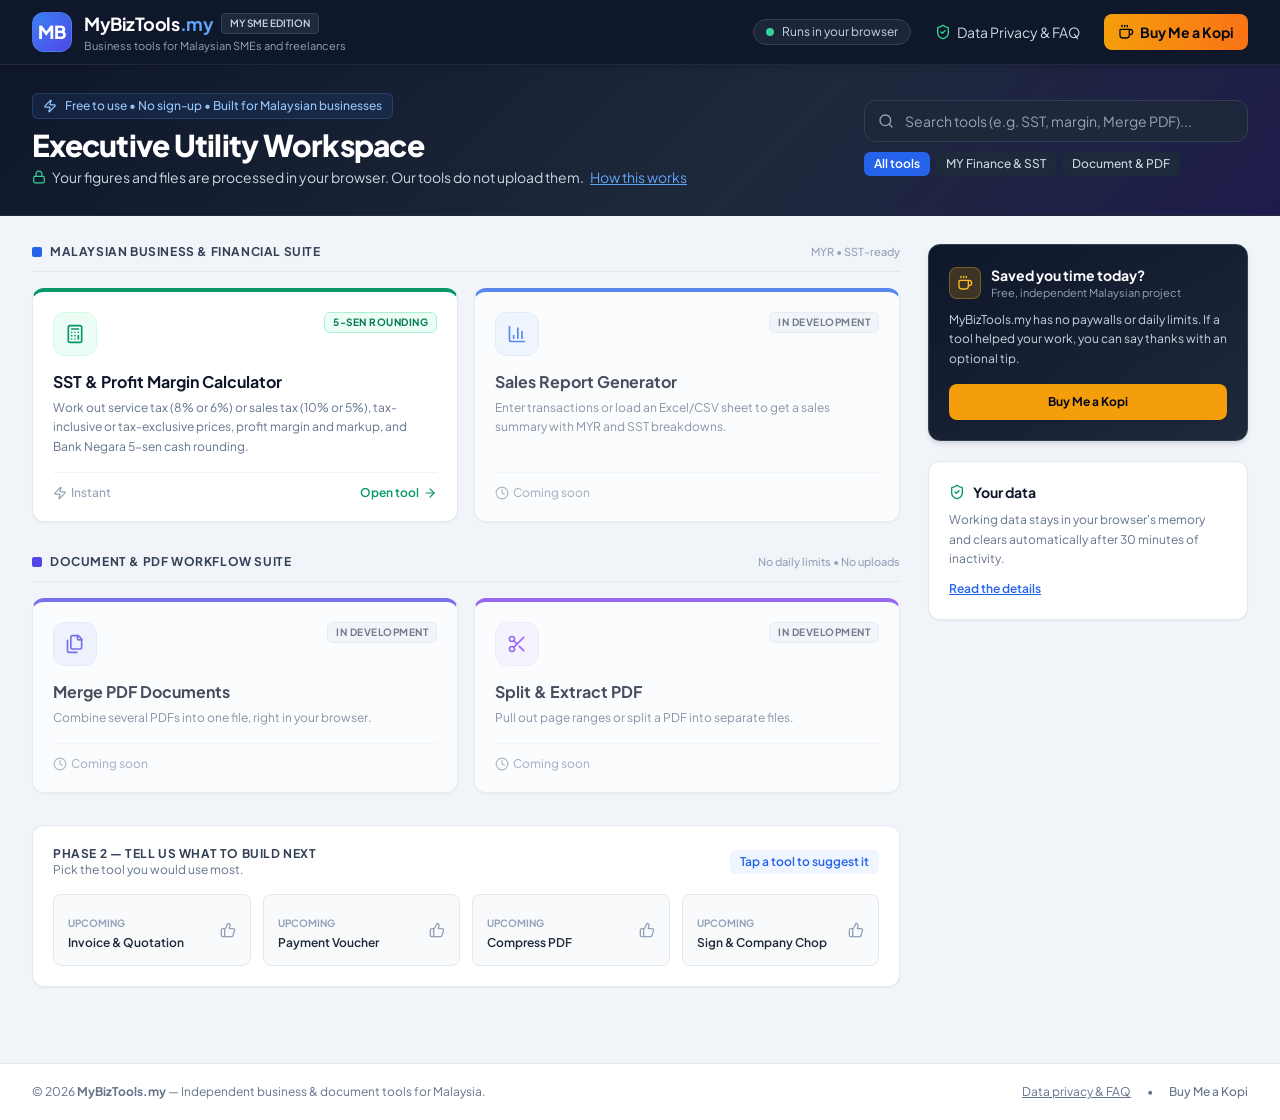
==== index.html @ fb6195a3 "First upload additional files. Fix: honest copy, self-hosted assets, 404/robots/sitemap" ====
<!DOCTYPE html>
<html lang="en">
<head>
  <meta charset="UTF-8" />
  <meta name="viewport" content="width=device-width, initial-scale=1.0" />
  <title>MyBizTools.my | Free Malaysian Business Tools</title>
  <meta name="description" content="Free Malaysia-focused business tools: SST and profit margin calculator with 5-sen cash rounding. More SME and PDF tools in development. Everything runs in your browser." />
  <meta name="theme-color" content="#0f172a" />
  <link rel="canonical" href="https://mybiztools.chrisquek.my/" />
  <meta property="og:type" content="website" />
  <meta property="og:url" content="https://mybiztools.chrisquek.my/" />
  <meta property="og:title" content="MyBizTools.my | Free Malaysian Business Tools" />
  <meta property="og:description" content="Free SST and profit margin calculator with 5-sen cash rounding. Runs in your browser." />
  <link rel="icon" href="data:image/svg+xml,%3Csvg xmlns='http://www.w3.org/2000/svg' viewBox='0 0 32 32'%3E%3Crect width='32' height='32' rx='8' fill='%232563eb'/%3E%3Ctext x='16' y='22' font-family='Arial' font-size='15' font-weight='800' fill='white' text-anchor='middle'%3EMB%3C/text%3E%3C/svg%3E" />
  <link rel="stylesheet" href="styles.css" />
  <noscript><style>.js-only{display:none}</style></noscript>
</head>
<body class="bg-[#f1f5f9] text-slate-800 min-h-screen flex flex-col">

  <a href="#main" class="sr-only focus:not-sr-only focus:absolute focus:z-50 focus:bg-white focus:text-slate-900 focus:px-3 focus:py-2 focus:rounded">Skip to main content</a>

  <!-- TOP COMMAND BAR -->
  <header class="bg-slate-900 text-white border-b border-slate-800 sticky top-0 z-30 shadow-md">
    <div class="max-w-7xl mx-auto px-4 sm:px-6 lg:px-8 h-16 flex items-center justify-between">
      <a href="./" data-action="go-home" class="flex items-center space-x-3" aria-label="MyBizTools.my home">
        <div class="w-10 h-10 rounded-xl bg-gradient-to-br from-blue-500 to-indigo-600 flex items-center justify-center text-white font-extrabold text-lg shadow-inner border border-blue-400/30" aria-hidden="true">MB</div>
        <div>
          <div class="flex items-center space-x-2">
            <span class="font-bold text-lg tracking-tight text-white">MyBizTools<span class="text-blue-400">.my</span></span>
            <span class="hidden sm:inline-flex items-center px-2 py-0.5 rounded text-[10px] font-semibold bg-slate-800 text-slate-300 border border-slate-700">MY SME EDITION</span>
          </div>
          <p class="text-[11px] text-slate-400 hidden sm:block">Business tools for Malaysian SMEs and freelancers</p>
        </div>
      </a>

      <div class="flex items-center space-x-2 sm:space-x-3">
        <div class="hidden lg:flex items-center space-x-2 px-3 py-1 rounded-full bg-slate-800/90 border border-slate-700 text-xs text-slate-300">
          <span class="w-2 h-2 rounded-full bg-emerald-400 animate-pulse" aria-hidden="true"></span>
          <span>Runs in your browser</span>
        </div>

        <button type="button" data-action="open-modal" data-modal="securityModal"
          class="text-xs sm:text-sm text-slate-300 hover:text-white px-3 py-2 rounded-lg hover:bg-slate-800 transition flex items-center space-x-1.5" aria-label="Data privacy and FAQ">
          <i data-lucide="shield-check" class="w-4 h-4 text-emerald-400" aria-hidden="true"></i>
          <span class="hidden md:inline">Data Privacy &amp; FAQ</span>
        </button>

        <button type="button" data-action="open-modal" data-modal="kopiModal"
          class="bg-gradient-to-r from-amber-500 to-orange-500 hover:from-amber-400 hover:to-orange-400 text-slate-950 text-xs sm:text-sm font-bold px-3.5 py-2 rounded-lg shadow-sm transition flex items-center space-x-1.5">
          <i data-lucide="coffee" class="w-4 h-4" aria-hidden="true"></i>
          <span>Buy Me a Kopi</span>
        </button>
      </div>
    </div>
  </header>

  <!-- HERO & SEARCH -->
  <section class="hero-gradient text-white border-b border-slate-800" aria-label="Search tools">
    <div class="max-w-7xl mx-auto px-4 sm:px-6 lg:px-8 py-7">
      <div class="flex flex-col lg:flex-row lg:items-center lg:justify-between gap-6">
        <div>
          <div class="inline-flex items-center space-x-2 px-2.5 py-1 rounded-md bg-blue-500/10 border border-blue-400/20 text-blue-300 text-xs font-medium mb-2">
            <i data-lucide="zap" class="w-3.5 h-3.5" aria-hidden="true"></i>
            <span>Free to use • No sign-up • Built for Malaysian businesses</span>
          </div>
          <h1 class="text-2xl sm:text-3xl font-extrabold tracking-tight text-white">Executive Utility Workspace</h1>
          <p class="text-xs sm:text-sm text-slate-300 mt-1 flex items-center gap-1.5 flex-wrap">
            <i data-lucide="lock" class="w-3.5 h-3.5 text-emerald-400 shrink-0" aria-hidden="true"></i>
            <span>Your figures and files are processed in your browser. Our tools do not upload them.</span>
            <button type="button" data-action="open-modal" data-modal="securityModal" class="text-blue-400 hover:text-blue-300 underline">How this works</button>
          </p>
        </div>

        <div class="w-full lg:w-96">
          <div class="relative">
            <i data-lucide="search" class="w-4 h-4 text-slate-400 absolute left-3.5 top-1/2 -translate-y-1/2" aria-hidden="true"></i>
            <input type="search" id="toolSearch" autocomplete="off" aria-label="Search tools"
              placeholder="Search tools (e.g. SST, margin, Merge PDF)..."
              class="w-full pl-10 pr-4 py-2.5 bg-slate-800/90 border border-slate-700 rounded-xl text-sm text-white placeholder-slate-400 focus:outline-none focus:ring-2 focus:ring-blue-500 focus:border-transparent shadow-inner" />
          </div>
          <div class="flex items-center gap-1.5 mt-2.5 overflow-x-auto pb-1" role="group" aria-label="Filter by category">
            <button type="button" data-action="set-category" data-cat="all" class="cat-pill px-2.5 py-1 rounded-md text-xs font-semibold bg-blue-600 text-white transition" aria-pressed="true">All tools</button>
            <button type="button" data-action="set-category" data-cat="finance" class="cat-pill px-2.5 py-1 rounded-md text-xs font-medium bg-slate-800 text-slate-300 hover:bg-slate-700 transition" aria-pressed="false">MY Finance &amp; SST</button>
            <button type="button" data-action="set-category" data-cat="pdf" class="cat-pill px-2.5 py-1 rounded-md text-xs font-medium bg-slate-800 text-slate-300 hover:bg-slate-700 transition" aria-pressed="false">Document &amp; PDF</button>
          </div>
        </div>
      </div>
    </div>
  </section>

  <!-- AD SLOT (leaderboard): add the AdSense snippet here only AFTER approval.
       Reserve a fixed height (e.g. min-h-[90px]) to avoid layout shift. -->

  <main id="main" class="max-w-7xl mx-auto px-4 sm:px-6 lg:px-8 py-7 flex-1 w-full">
    <noscript>
      <div class="mb-5 rounded-xl border border-amber-300 bg-amber-50 p-4 text-sm text-amber-900">These tools need JavaScript to run in your browser. Please enable JavaScript and reload.</div>
    </noscript>

    <div class="flex flex-col lg:flex-row gap-7">

      <div class="flex-1 min-w-0">

        <!-- VIEW 1: DASHBOARD -->
        <div id="dashboardView">

          <p id="noResults" class="hidden mb-6 rounded-xl border border-slate-200 bg-white p-5 text-sm text-slate-600">No tools match your search. Try a different word, or switch the category to "All tools".</p>

          <!-- SUITE A -->
          <section class="mb-8 suite-section" data-suite="finance" aria-labelledby="suiteA">
            <div class="flex items-center justify-between border-b border-slate-200 pb-2.5 mb-4">
              <div class="flex items-center space-x-2">
                <div class="w-2.5 h-2.5 rounded-sm bg-blue-600" aria-hidden="true"></div>
                <h2 id="suiteA" class="text-xs font-bold uppercase tracking-wider text-slate-700">Malaysian Business &amp; Financial Suite</h2>
              </div>
              <span class="text-[11px] font-medium text-slate-400">MYR • SST-ready</span>
            </div>

            <div class="grid grid-cols-1 md:grid-cols-2 gap-4">
              <!-- SST calculator (LIVE) -->
              <div role="button" tabindex="0" data-tool="sst-calculator" data-cat="finance"
                data-name="sst tax profit margin calculator malaysia service tax sales tax 5 sen rounding"
                class="tool-card card-hover bg-white rounded-xl border border-slate-200/90 border-t-4 border-t-emerald-600 p-5 cursor-pointer flex flex-col justify-between shadow-sm">
                <div>
                  <div class="flex items-start justify-between gap-3">
                    <div class="w-11 h-11 rounded-xl bg-emerald-50 border border-emerald-100 text-emerald-600 flex items-center justify-center shrink-0">
                      <i data-lucide="calculator" class="w-5 h-5" aria-hidden="true"></i>
                    </div>
                    <span class="text-[10px] font-bold uppercase tracking-wider px-2 py-0.5 rounded-md bg-emerald-50 text-emerald-700 border border-emerald-200">5-Sen Rounding</span>
                  </div>
                  <h3 class="font-bold text-base text-slate-900 mt-3.5">SST &amp; Profit Margin Calculator</h3>
                  <p class="text-xs text-slate-500 mt-1 leading-relaxed">Work out service tax (8% or 6%) or sales tax (10% or 5%), tax-inclusive or tax-exclusive prices, profit margin and markup, and Bank Negara 5-sen cash rounding.</p>
                </div>
                <div class="mt-4 pt-3 border-t border-slate-100 flex items-center justify-between text-xs">
                  <span class="text-slate-400 font-medium flex items-center gap-1"><i data-lucide="zap" class="w-3.5 h-3.5" aria-hidden="true"></i> Instant</span>
                  <span class="font-semibold text-emerald-600 flex items-center gap-1">Open tool <i data-lucide="arrow-right" class="w-3.5 h-3.5" aria-hidden="true"></i></span>
                </div>
              </div>

              <!-- Sales report (COMING SOON) -->
              <div data-cat="finance" aria-disabled="true"
                data-name="sales report generator excel csv sst myr chart"
                class="tool-card is-soon bg-white rounded-xl border border-slate-200/90 border-t-4 border-t-blue-600 p-5 flex flex-col justify-between shadow-sm">
                <div>
                  <div class="flex items-start justify-between gap-3">
                    <div class="w-11 h-11 rounded-xl bg-blue-50 border border-blue-100 text-blue-600 flex items-center justify-center shrink-0">
                      <i data-lucide="bar-chart-3" class="w-5 h-5" aria-hidden="true"></i>
                    </div>
                    <span class="text-[10px] font-bold uppercase tracking-wider px-2 py-0.5 rounded-md bg-slate-100 text-slate-600 border border-slate-200">In development</span>
                  </div>
                  <h3 class="font-bold text-base text-slate-900 mt-3.5">Sales Report Generator</h3>
                  <p class="text-xs text-slate-500 mt-1 leading-relaxed">Enter transactions or load an Excel/CSV sheet to get a sales summary with MYR and SST breakdowns.</p>
                </div>
                <div class="mt-4 pt-3 border-t border-slate-100 text-xs text-slate-400 font-medium flex items-center gap-1"><i data-lucide="clock" class="w-3.5 h-3.5" aria-hidden="true"></i> Coming soon</div>
              </div>
            </div>
          </section>

          <!-- SUITE B -->
          <section class="mb-8 suite-section" data-suite="pdf" aria-labelledby="suiteB">
            <div class="flex items-center justify-between border-b border-slate-200 pb-2.5 mb-4">
              <div class="flex items-center space-x-2">
                <div class="w-2.5 h-2.5 rounded-sm bg-indigo-600" aria-hidden="true"></div>
                <h2 id="suiteB" class="text-xs font-bold uppercase tracking-wider text-slate-700">Document &amp; PDF Workflow Suite</h2>
              </div>
              <span class="text-[11px] font-medium text-slate-400">No daily limits • No uploads</span>
            </div>

            <div class="grid grid-cols-1 md:grid-cols-2 gap-4">
              <div data-cat="pdf" aria-disabled="true" data-name="merge pdf combine join documents"
                class="tool-card is-soon bg-white rounded-xl border border-slate-200/90 border-t-4 border-t-indigo-600 p-5 flex flex-col justify-between shadow-sm">
                <div>
                  <div class="flex items-start justify-between gap-3">
                    <div class="w-11 h-11 rounded-xl bg-indigo-50 border border-indigo-100 text-indigo-600 flex items-center justify-center shrink-0">
                      <i data-lucide="files" class="w-5 h-5" aria-hidden="true"></i>
                    </div>
                    <span class="text-[10px] font-bold uppercase tracking-wider px-2 py-0.5 rounded-md bg-slate-100 text-slate-600 border border-slate-200">In development</span>
                  </div>
                  <h3 class="font-bold text-base text-slate-900 mt-3.5">Merge PDF Documents</h3>
                  <p class="text-xs text-slate-500 mt-1 leading-relaxed">Combine several PDFs into one file, right in your browser.</p>
                </div>
                <div class="mt-4 pt-3 border-t border-slate-100 text-xs text-slate-400 font-medium flex items-center gap-1"><i data-lucide="clock" class="w-3.5 h-3.5" aria-hidden="true"></i> Coming soon</div>
              </div>

              <div data-cat="pdf" aria-disabled="true" data-name="split extract pdf pages separate"
                class="tool-card is-soon bg-white rounded-xl border border-slate-200/90 border-t-4 border-t-violet-600 p-5 flex flex-col justify-between shadow-sm">
                <div>
                  <div class="flex items-start justify-between gap-3">
                    <div class="w-11 h-11 rounded-xl bg-violet-50 border border-violet-100 text-violet-600 flex items-center justify-center shrink-0">
                      <i data-lucide="scissors" class="w-5 h-5" aria-hidden="true"></i>
                    </div>
                    <span class="text-[10px] font-bold uppercase tracking-wider px-2 py-0.5 rounded-md bg-slate-100 text-slate-600 border border-slate-200">In development</span>
                  </div>
                  <h3 class="font-bold text-base text-slate-900 mt-3.5">Split &amp; Extract PDF</h3>
                  <p class="text-xs text-slate-500 mt-1 leading-relaxed">Pull out page ranges or split a PDF into separate files.</p>
                </div>
                <div class="mt-4 pt-3 border-t border-slate-100 text-xs text-slate-400 font-medium flex items-center gap-1"><i data-lucide="clock" class="w-3.5 h-3.5" aria-hidden="true"></i> Coming soon</div>
              </div>
            </div>
          </section>

          <!-- PHASE 2 -->
          <section class="bg-white rounded-xl border border-slate-200/90 p-5 shadow-sm" aria-labelledby="phase2">
            <div class="flex flex-col sm:flex-row sm:items-center justify-between gap-2 mb-4">
              <div>
                <h2 id="phase2" class="text-xs font-bold uppercase tracking-wider text-slate-700">Phase 2 — Tell us what to build next</h2>
                <p class="text-xs text-slate-500">Pick the tool you would use most.</p>
              </div>
              <span class="text-xs font-semibold text-blue-600 bg-blue-50 px-2.5 py-1 rounded-md" id="voteFeedback" role="status" aria-live="polite">Tap a tool to suggest it</span>
            </div>

            <div class="grid grid-cols-1 sm:grid-cols-2 xl:grid-cols-4 gap-3">
              <button type="button" data-action="vote" data-tool-name="Invoice & Quotation Maker" class="text-left bg-slate-50 hover:bg-blue-50/50 p-3.5 rounded-lg border border-slate-200 hover:border-blue-300 transition flex items-center justify-between group">
                <div><span class="text-[10px] font-bold uppercase text-slate-400 group-hover:text-blue-600">Upcoming</span><h3 class="font-semibold text-xs text-slate-800 mt-0.5">Invoice &amp; Quotation</h3></div>
                <i data-lucide="thumbs-up" class="w-4 h-4 text-slate-400 group-hover:text-blue-600" aria-hidden="true"></i>
              </button>
              <button type="button" data-action="vote" data-tool-name="Payment Voucher Maker" class="text-left bg-slate-50 hover:bg-blue-50/50 p-3.5 rounded-lg border border-slate-200 hover:border-blue-300 transition flex items-center justify-between group">
                <div><span class="text-[10px] font-bold uppercase text-slate-400 group-hover:text-blue-600">Upcoming</span><h3 class="font-semibold text-xs text-slate-800 mt-0.5">Payment Voucher</h3></div>
                <i data-lucide="thumbs-up" class="w-4 h-4 text-slate-400 group-hover:text-blue-600" aria-hidden="true"></i>
              </button>
              <button type="button" data-action="vote" data-tool-name="Compress PDF" class="text-left bg-slate-50 hover:bg-blue-50/50 p-3.5 rounded-lg border border-slate-200 hover:border-blue-300 transition flex items-center justify-between group">
                <div><span class="text-[10px] font-bold uppercase text-slate-400 group-hover:text-blue-600">Upcoming</span><h3 class="font-semibold text-xs text-slate-800 mt-0.5">Compress PDF</h3></div>
                <i data-lucide="thumbs-up" class="w-4 h-4 text-slate-400 group-hover:text-blue-600" aria-hidden="true"></i>
              </button>
              <button type="button" data-action="vote" data-tool-name="Sign & Company Chop PDF" class="text-left bg-slate-50 hover:bg-blue-50/50 p-3.5 rounded-lg border border-slate-200 hover:border-blue-300 transition flex items-center justify-between group">
                <div><span class="text-[10px] font-bold uppercase text-slate-400 group-hover:text-blue-600">Upcoming</span><h3 class="font-semibold text-xs text-slate-800 mt-0.5">Sign &amp; Company Chop</h3></div>
                <i data-lucide="thumbs-up" class="w-4 h-4 text-slate-400 group-hover:text-blue-600" aria-hidden="true"></i>
              </button>
            </div>
          </section>
        </div>

        <!-- VIEW 2: TOOL WORKSPACE -->
        <div id="toolWorkspaceView" class="hidden bg-white rounded-2xl border border-slate-200 p-6 shadow-sm">
          <div class="flex items-center justify-between pb-4 mb-5 border-b border-slate-100">
            <button type="button" data-action="go-home" class="text-xs font-semibold text-slate-600 hover:text-blue-600 flex items-center space-x-1.5 bg-slate-100 hover:bg-blue-50 px-3 py-1.5 rounded-lg transition">
              <i data-lucide="arrow-left" class="w-4 h-4" aria-hidden="true"></i>
              <span>All tools</span>
            </button>
            <span class="text-[11px] font-medium text-emerald-700 bg-emerald-50 border border-emerald-200 px-2.5 py-1 rounded-md">Runs in your browser</span>
          </div>

          <h2 id="activeToolTitle" class="text-xl font-bold text-slate-900" tabindex="-1">Tool</h2>
          <p id="activeToolDesc" class="text-xs sm:text-sm text-slate-500 mt-1 mb-6"></p>

          <div id="toolModuleContainer"></div>

          <div class="mt-6 pt-3 border-t border-slate-100 flex flex-col sm:flex-row sm:items-center justify-between gap-2 text-xs text-slate-400">
            <span>Reference tool only — not tax or accounting advice. Confirm rates with the Royal Malaysian Customs Department (MySST).</span>
            <button type="button" data-action="open-modal" data-modal="securityModal" class="text-slate-500 hover:text-blue-600 underline font-medium text-left sm:text-right">Data policy / Clear memory</button>
          </div>
        </div>
      </div>

      <!-- SIDEBAR -->
      <aside class="w-full lg:w-80 shrink-0 space-y-5" aria-label="Support and information">
        <!-- AD SLOT (rectangle 300x250): add the AdSense snippet here only AFTER approval. -->

        <div class="bg-gradient-to-br from-slate-900 to-slate-800 text-white rounded-xl p-5 shadow-md border border-slate-700">
          <div class="flex items-center space-x-2.5 mb-2">
            <div class="w-8 h-8 rounded-lg bg-amber-500/20 border border-amber-400/30 text-amber-400 flex items-center justify-center">
              <i data-lucide="coffee" class="w-4 h-4" aria-hidden="true"></i>
            </div>
            <div>
              <h2 class="font-bold text-sm text-white">Saved you time today?</h2>
              <p class="text-[11px] text-slate-400">Free, independent Malaysian project</p>
            </div>
          </div>
          <p class="text-xs text-slate-300 leading-relaxed mt-2 mb-4">MyBizTools.my has no paywalls or daily limits. If a tool helped your work, you can say thanks with an optional tip.</p>
          <button type="button" data-action="open-modal" data-modal="kopiModal" class="w-full py-2.5 bg-amber-500 hover:bg-amber-400 text-slate-950 font-bold text-xs rounded-lg shadow transition">Buy Me a Kopi</button>
        </div>

        <div class="bg-white border border-slate-200/90 rounded-xl p-5 shadow-sm">
          <h2 class="font-bold text-sm text-slate-900 flex items-center gap-2"><i data-lucide="shield-check" class="w-4 h-4 text-emerald-600" aria-hidden="true"></i> Your data</h2>
          <p class="text-xs text-slate-500 mt-2 leading-relaxed">Working data stays in your browser's memory and clears automatically after 30 minutes of inactivity.</p>
          <button type="button" data-action="open-modal" data-modal="securityModal" class="mt-3 text-xs font-semibold text-blue-600 hover:text-blue-700 underline">Read the details</button>
        </div>
      </aside>
    </div>
  </main>

  <footer class="bg-white border-t border-slate-200 mt-12 py-5 text-xs text-slate-500">
    <div class="max-w-7xl mx-auto px-4 sm:px-6 lg:px-8 flex flex-col sm:flex-row items-center justify-between gap-3">
      <div>© 2026 <strong>MyBizTools.my</strong> — Independent business &amp; document tools for Malaysia.</div>
      <div class="flex items-center space-x-4">
        <button type="button" data-action="open-modal" data-modal="securityModal" class="hover:text-slate-900 underline">Data privacy &amp; FAQ</button>
        <span aria-hidden="true">•</span>
        <button type="button" data-action="open-modal" data-modal="kopiModal" class="hover:text-amber-600 font-medium">Buy Me a Kopi</button>
      </div>
    </div>
  </footer>

  <!-- MODAL: PRIVACY & FAQ -->
  <div id="securityModal" class="fixed inset-0 bg-slate-900/60 backdrop-blur-sm hidden items-center justify-center z-50 p-4" role="dialog" aria-modal="true" aria-labelledby="securityTitle" data-modal-root>
    <div class="bg-white rounded-2xl max-w-lg w-full p-6 shadow-2xl border border-slate-200 max-h-[90vh] overflow-y-auto">
      <div class="flex items-center justify-between pb-3 border-b border-slate-100">
        <div class="flex items-center space-x-2">
          <i data-lucide="shield-check" class="w-5 h-5 text-emerald-600" aria-hidden="true"></i>
          <h2 id="securityTitle" class="font-bold text-slate-900">Data privacy &amp; FAQ</h2>
        </div>
        <button type="button" data-action="close-modal" aria-label="Close" class="text-slate-400 hover:text-slate-600"><i data-lucide="x" class="w-5 h-5" aria-hidden="true"></i></button>
      </div>

      <div class="py-4 space-y-4 text-xs text-slate-600 leading-relaxed">
        <div>
          <h3 class="font-bold text-slate-900 text-sm">Where do my figures and files go?</h3>
          <p class="mt-1">Our tools process them inside your browser. They are not uploaded to our servers, and we do not keep copies.</p>
        </div>
        <div>
          <h3 class="font-bold text-slate-900 text-sm">How long is working data kept?</h3>
          <p class="mt-1">Only in this tab's memory, so you can adjust settings without retyping. It clears when you press <em>Clear memory</em>, after 30 minutes of inactivity, or when you close or leave the tab.</p>
        </div>
        <div>
          <h3 class="font-bold text-slate-900 text-sm">Can I check this myself?</h3>
          <p class="mt-1">Yes. Open your browser's developer tools, go to the Network tab, use a tool, and confirm that no request carries your data. Ads, once enabled, are loaded by Google and are covered by the Privacy Policy.</p>
        </div>

        <div class="bg-slate-50 p-3.5 rounded-xl border border-slate-200">
          <div class="flex flex-wrap items-center justify-between gap-2 mb-2">
            <span class="font-bold text-slate-800">Session activity log</span>
            <div class="space-x-2">
              <button type="button" data-action="purge" class="text-rose-600 hover:underline font-semibold">Clear memory</button>
              <span aria-hidden="true">|</span>
              <button type="button" data-action="download-receipt" class="text-blue-600 hover:underline font-semibold">Download session receipt (.txt)</button>
            </div>
          </div>
          <pre id="sessionAuditLog" class="bg-slate-900 text-emerald-400 p-2.5 rounded-lg text-[11px] font-mono overflow-x-auto max-h-28" aria-live="polite"></pre>
          <p class="mt-2 text-[11px] text-slate-400">The receipt is generated by this page from its own log. It is a convenience record, not an independent audit.</p>
        </div>
      </div>

      <div class="pt-2 flex justify-end">
        <button type="button" data-action="close-modal" class="px-4 py-2 bg-slate-900 text-white text-xs font-semibold rounded-lg">Close</button>
      </div>
    </div>
  </div>

  <!-- MODAL: BUY ME A KOPI -->
  <div id="kopiModal" class="fixed inset-0 bg-slate-900/60 backdrop-blur-sm hidden items-center justify-center z-50 p-4" role="dialog" aria-modal="true" aria-labelledby="kopiTitle" data-modal-root>
    <div class="bg-white rounded-2xl max-w-md w-full p-6 shadow-2xl border border-slate-200">
      <div class="flex items-center justify-between pb-3 border-b border-slate-100">
        <div class="flex items-center space-x-2">
          <i data-lucide="coffee" class="w-5 h-5 text-amber-500" aria-hidden="true"></i>
          <h2 id="kopiTitle" class="font-bold text-slate-900">Buy me a kopi</h2>
        </div>
        <button type="button" data-action="close-modal" aria-label="Close" class="text-slate-400 hover:text-slate-600"><i data-lucide="x" class="w-5 h-5" aria-hidden="true"></i></button>
      </div>

      <div class="py-4">
        <p class="text-xs text-slate-600 leading-relaxed mb-4">MyBizTools.my is built and maintained independently in Malaysia, and every tool is free. If a tool saved you time, an optional tip helps cover the annual <code>.my</code> domain renewal. Tips are a thank-you for the tools you have already used, not a purchase.</p>

        <div class="grid grid-cols-3 gap-2.5 mb-4" role="group" aria-label="Tip amount">
          <button type="button" data-action="kopi-amount" data-amount="10" id="kopi-10" class="kopi-btn border-2 border-amber-500 bg-amber-50 text-slate-900 rounded-xl p-3 text-center transition" aria-pressed="true">
            <div class="text-base font-extrabold">RM 10</div><div class="text-[10px] font-semibold text-amber-700">A kopi peng</div>
          </button>
          <button type="button" data-action="kopi-amount" data-amount="20" id="kopi-20" class="kopi-btn border border-slate-200 hover:border-amber-400 rounded-xl p-3 text-center transition" aria-pressed="false">
            <div class="text-base font-extrabold text-slate-800">RM 20</div><div class="text-[10px] text-slate-500">Kopi + roti</div>
          </button>
          <button type="button" data-action="kopi-amount" data-amount="50" id="kopi-50" class="kopi-btn border border-slate-200 hover:border-amber-400 rounded-xl p-3 text-center transition" aria-pressed="false">
            <div class="text-base font-extrabold text-slate-800">RM 50</div><div class="text-[10px] text-slate-500">Kopi for the team</div>
          </button>
        </div>

        <button type="button" id="kopiSubmitBtn" data-action="kopi-checkout"
          class="w-full py-3 bg-slate-900 hover:bg-slate-800 disabled:bg-slate-300 disabled:cursor-not-allowed text-white font-bold rounded-xl text-xs sm:text-sm shadow-md transition">
          Continue to secure checkout
        </button>
        <p id="kopiNote" class="text-[11px] text-slate-500 text-center mt-3" role="status"></p>
        <p class="text-[11px] text-slate-400 text-center mt-1">Optional • Payment handled by Stripe</p>
      </div>
    </div>
  </div>

  <!-- TOOL TEMPLATE: SST & PROFIT MARGIN CALCULATOR -->
  <template id="tpl-sst-calculator">
    <div class="grid grid-cols-1 lg:grid-cols-2 gap-6">
      <div class="space-y-4">
        <div>
          <label for="sst-rate" class="block text-xs font-semibold text-slate-700 mb-1">Tax type and rate</label>
          <select id="sst-rate" class="w-full rounded-lg border border-slate-300 bg-white px-3 py-2 text-sm focus:outline-none focus:ring-2 focus:ring-blue-500">
            <option value="800">Service tax 8% (most taxable services)</option>
            <option value="600">Service tax 6% (F&amp;B, telecommunications, parking, logistics)</option>
            <option value="1000">Sales tax 10% (most taxable goods)</option>
            <option value="500">Sales tax 5% (selected goods)</option>
            <option value="0">No SST (not registered / exempt)</option>
          </select>
          <p class="mt-1 text-[11px] text-slate-400">Rates as at October 2026. Which rate applies depends on your goods or service category.</p>
        </div>

        <fieldset>
          <legend class="block text-xs font-semibold text-slate-700 mb-1">The price you enter is</legend>
          <div class="flex gap-4 text-sm">
            <label class="flex items-center gap-2"><input type="radio" name="sst-mode" value="excl" checked /> Before tax</label>
            <label class="flex items-center gap-2"><input type="radio" name="sst-mode" value="incl" /> Including tax</label>
          </div>
        </fieldset>

        <div>
          <label for="sst-amount" class="block text-xs font-semibold text-slate-700 mb-1">Price (RM)</label>
          <input id="sst-amount" type="text" inputmode="decimal" autocomplete="off" placeholder="e.g. 1,250.00" class="w-full rounded-lg border border-slate-300 px-3 py-2 text-sm focus:outline-none focus:ring-2 focus:ring-blue-500" />
        </div>

        <div>
          <label for="sst-cost" class="block text-xs font-semibold text-slate-700 mb-1">Your cost (RM) <span class="font-normal text-slate-400">— optional, for margin</span></label>
          <input id="sst-cost" type="text" inputmode="decimal" autocomplete="off" placeholder="e.g. 800.00" class="w-full rounded-lg border border-slate-300 px-3 py-2 text-sm focus:outline-none focus:ring-2 focus:ring-blue-500" />
        </div>

        <label class="flex items-start gap-2 text-sm text-slate-700">
          <input id="sst-round" type="checkbox" class="mt-1" />
          <span>Cash payment: round the total to the nearest 5 sen<br /><span class="text-[11px] text-slate-400">Rounding applies to the final total only, and only to cash payments.</span></span>
        </label>

        <p id="sst-error" class="hidden text-xs text-rose-600" role="alert"></p>
      </div>

      <div class="rounded-xl border border-slate-200 bg-slate-50 p-5">
        <h3 class="text-xs font-bold uppercase tracking-wider text-slate-600 mb-3">Result</h3>
        <dl class="space-y-2 text-sm">
          <div class="flex justify-between gap-4"><dt class="text-slate-500">Price before tax</dt><dd id="out-net" class="font-semibold text-slate-900">—</dd></div>
          <div class="flex justify-between gap-4"><dt class="text-slate-500">Tax (<span id="out-rate">—</span>)</dt><dd id="out-tax" class="font-semibold text-slate-900">—</dd></div>
          <div class="flex justify-between gap-4 border-t border-slate-200 pt-2"><dt class="text-slate-500">Total including tax</dt><dd id="out-gross" class="font-semibold text-slate-900">—</dd></div>
          <div id="row-rounding" class="hidden flex justify-between gap-4"><dt class="text-slate-500">5-sen rounding</dt><dd id="out-adj" class="font-semibold text-slate-900">—</dd></div>
          <div id="row-payable" class="hidden flex justify-between gap-4 border-t border-slate-200 pt-2"><dt class="font-semibold text-slate-700">Cash amount payable</dt><dd id="out-payable" class="text-base font-extrabold text-emerald-700">—</dd></div>
        </dl>

        <div id="margin-block" class="hidden mt-5 pt-4 border-t border-slate-200">
          <h3 class="text-xs font-bold uppercase tracking-wider text-slate-600 mb-3">Profit (before tax)</h3>
          <dl class="space-y-2 text-sm">
            <div class="flex justify-between gap-4"><dt class="text-slate-500">Gross profit</dt><dd id="out-profit" class="font-semibold text-slate-900">—</dd></div>
            <div class="flex justify-between gap-4"><dt class="text-slate-500">Margin (of selling price)</dt><dd id="out-margin" class="font-semibold text-slate-900">—</dd></div>
            <div class="flex justify-between gap-4"><dt class="text-slate-500">Markup (on cost)</dt><dd id="out-markup" class="font-semibold text-slate-900">—</dd></div>
          </dl>
        </div>
      </div>
    </div>
  </template>

  <script src="icons.js"></script>
  <script src="app.js"></script>
</body>
</html>
---- styles.css ----
*,:after,:before{--tw-border-spacing-x:0;--tw-border-spacing-y:0;--tw-translate-x:0;--tw-translate-y:0;--tw-rotate:0;--tw-skew-x:0;--tw-skew-y:0;--tw-scale-x:1;--tw-scale-y:1;--tw-pan-x: ;--tw-pan-y: ;--tw-pinch-zoom: ;--tw-scroll-snap-strictness:proximity;--tw-gradient-from-position: ;--tw-gradient-via-position: ;--tw-gradient-to-position: ;--tw-ordinal: ;--tw-slashed-zero: ;--tw-numeric-figure: ;--tw-numeric-spacing: ;--tw-numeric-fraction: ;--tw-ring-inset: ;--tw-ring-offset-width:0px;--tw-ring-offset-color:#fff;--tw-ring-color:rgba(59,130,246,.5);--tw-ring-offset-shadow:0 0 #0000;--tw-ring-shadow:0 0 #0000;--tw-shadow:0 0 #0000;--tw-shadow-colored:0 0 #0000;--tw-blur: ;--tw-brightness: ;--tw-contrast: ;--tw-grayscale: ;--tw-hue-rotate: ;--tw-invert: ;--tw-saturate: ;--tw-sepia: ;--tw-drop-shadow: ;--tw-backdrop-blur: ;--tw-backdrop-brightness: ;--tw-backdrop-contrast: ;--tw-backdrop-grayscale: ;--tw-backdrop-hue-rotate: ;--tw-backdrop-invert: ;--tw-backdrop-opacity: ;--tw-backdrop-saturate: ;--tw-backdrop-sepia: ;--tw-contain-size: ;--tw-contain-layout: ;--tw-contain-paint: ;--tw-contain-style: }::backdrop{--tw-border-spacing-x:0;--tw-border-spacing-y:0;--tw-translate-x:0;--tw-translate-y:0;--tw-rotate:0;--tw-skew-x:0;--tw-skew-y:0;--tw-scale-x:1;--tw-scale-y:1;--tw-pan-x: ;--tw-pan-y: ;--tw-pinch-zoom: ;--tw-scroll-snap-strictness:proximity;--tw-gradient-from-position: ;--tw-gradient-via-position: ;--tw-gradient-to-position: ;--tw-ordinal: ;--tw-slashed-zero: ;--tw-numeric-figure: ;--tw-numeric-spacing: ;--tw-numeric-fraction: ;--tw-ring-inset: ;--tw-ring-offset-width:0px;--tw-ring-offset-color:#fff;--tw-ring-color:rgba(59,130,246,.5);--tw-ring-offset-shadow:0 0 #0000;--tw-ring-shadow:0 0 #0000;--tw-shadow:0 0 #0000;--tw-shadow-colored:0 0 #0000;--tw-blur: ;--tw-brightness: ;--tw-contrast: ;--tw-grayscale: ;--tw-hue-rotate: ;--tw-invert: ;--tw-saturate: ;--tw-sepia: ;--tw-drop-shadow: ;--tw-backdrop-blur: ;--tw-backdrop-brightness: ;--tw-backdrop-contrast: ;--tw-backdrop-grayscale: ;--tw-backdrop-hue-rotate: ;--tw-backdrop-invert: ;--tw-backdrop-opacity: ;--tw-backdrop-saturate: ;--tw-backdrop-sepia: ;--tw-contain-size: ;--tw-contain-layout: ;--tw-contain-paint: ;--tw-contain-style: }/*! tailwindcss v3.4.17 | MIT License | https://tailwindcss.com*/*,:after,:before{box-sizing:border-box;border:0 solid #e5e7eb}:after,:before{--tw-content:""}:host,html{line-height:1.5;-webkit-text-size-adjust:100%;-moz-tab-size:4;-o-tab-size:4;tab-size:4;font-family:ui-sans-serif,system-ui,sans-serif,Apple Color Emoji,Segoe UI Emoji,Segoe UI Symbol,Noto Color Emoji;font-feature-settings:normal;font-variation-settings:normal;-webkit-tap-highlight-color:transparent}body{margin:0;line-height:inherit}hr{height:0;color:inherit;border-top-width:1px}abbr:where([title]){-webkit-text-decoration:underline dotted;text-decoration:underline dotted}h1,h2,h3,h4,h5,h6{font-size:inherit;font-weight:inherit}a{color:inherit;text-decoration:inherit}b,strong{font-weight:bolder}code,kbd,pre,samp{font-family:ui-monospace,SFMono-Regular,Menlo,Monaco,Consolas,Liberation Mono,Courier New,monospace;font-feature-settings:normal;font-variation-settings:normal;font-size:1em}small{font-size:80%}sub,sup{font-size:75%;line-height:0;position:relative;vertical-align:baseline}sub{bottom:-.25em}sup{top:-.5em}table{text-indent:0;border-color:inherit;border-collapse:collapse}button,input,optgroup,select,textarea{font-family:inherit;font-feature-settings:inherit;font-variation-settings:inherit;font-size:100%;font-weight:inherit;line-height:inherit;letter-spacing:inherit;color:inherit;margin:0;padding:0}button,select{text-transform:none}button,input:where([type=button]),input:where([type=reset]),input:where([type=submit]){-webkit-appearance:button;background-color:transparent;background-image:none}:-moz-focusring{outline:auto}:-moz-ui-invalid{box-shadow:none}progress{vertical-align:baseline}::-webkit-inner-spin-button,::-webkit-outer-spin-button{height:auto}[type=search]{-webkit-appearance:textfield;outline-offset:-2px}::-webkit-search-decoration{-webkit-appearance:none}::-webkit-file-upload-button{-webkit-appearance:button;font:inherit}summary{display:list-item}blockquote,dd,dl,figure,h1,h2,h3,h4,h5,h6,hr,p,pre{margin:0}fieldset{margin:0}fieldset,legend{padding:0}menu,ol,ul{list-style:none;margin:0;padding:0}dialog{padding:0}textarea{resize:vertical}input::-moz-placeholder,textarea::-moz-placeholder{opacity:1;color:#9ca3af}input::placeholder,textarea::placeholder{opacity:1;color:#9ca3af}[role=button],button{cursor:pointer}:disabled{cursor:default}audio,canvas,embed,iframe,img,object,svg,video{display:block;vertical-align:middle}img,video{max-width:100%;height:auto}[hidden]:where(:not([hidden=until-found])){display:none}.container{width:100%}@media (min-width:640px){.container{max-width:640px}}@media (min-width:768px){.container{max-width:768px}}@media (min-width:1024px){.container{max-width:1024px}}@media (min-width:1280px){.container{max-width:1280px}}@media (min-width:1536px){.container{max-width:1536px}}.sr-only{position:absolute;width:1px;height:1px;padding:0;margin:-1px;overflow:hidden;clip:rect(0,0,0,0);white-space:nowrap;border-width:0}.\!visible{visibility:visible!important}.visible{visibility:visible}.fixed{position:fixed}.absolute{position:absolute}.relative{position:relative}.sticky{position:sticky}.inset-0{inset:0}.left-3\.5{left:.875rem}.top-0{top:0}.top-1\/2{top:50%}.z-30{z-index:30}.z-50{z-index:50}.mx-auto{margin-left:auto;margin-right:auto}.mb-1{margin-bottom:.25rem}.mb-2{margin-bottom:.5rem}.mb-3{margin-bottom:.75rem}.mb-4{margin-bottom:1rem}.mb-5{margin-bottom:1.25rem}.mb-6{margin-bottom:1.5rem}.mb-8{margin-bottom:2rem}.mt-0\.5{margin-top:.125rem}.mt-1{margin-top:.25rem}.mt-12{margin-top:3rem}.mt-2{margin-top:.5rem}.mt-2\.5{margin-top:.625rem}.mt-3{margin-top:.75rem}.mt-3\.5{margin-top:.875rem}.mt-4{margin-top:1rem}.mt-5{margin-top:1.25rem}.mt-6{margin-top:1.5rem}.block{display:block}.inline-block{display:inline-block}.inline{display:inline}.flex{display:flex}.inline-flex{display:inline-flex}.grid{display:grid}.hidden{display:none}.h-10{height:2.5rem}.h-11{height:2.75rem}.h-16{height:4rem}.h-2{height:.5rem}.h-2\.5{height:.625rem}.h-3\.5{height:.875rem}.h-4{height:1rem}.h-5{height:1.25rem}.h-8{height:2rem}.max-h-28{max-height:7rem}.max-h-\[90vh\]{max-height:90vh}.min-h-\[90px\]{min-height:90px}.min-h-screen{min-height:100vh}.w-10{width:2.5rem}.w-11{width:2.75rem}.w-2{width:.5rem}.w-2\.5{width:.625rem}.w-3\.5{width:.875rem}.w-4{width:1rem}.w-5{width:1.25rem}.w-8{width:2rem}.w-full{width:100%}.min-w-0{min-width:0}.max-w-7xl{max-width:80rem}.max-w-lg{max-width:32rem}.max-w-md{max-width:28rem}.flex-1{flex:1 1 0%}.shrink-0{flex-shrink:0}.-translate-y-1\/2{--tw-translate-y:-50%;transform:translate(var(--tw-translate-x),var(--tw-translate-y)) rotate(var(--tw-rotate)) skewX(var(--tw-skew-x)) skewY(var(--tw-skew-y)) scaleX(var(--tw-scale-x)) scaleY(var(--tw-scale-y))}@keyframes pulse{50%{opacity:.5}}.animate-pulse{animation:pulse 2s cubic-bezier(.4,0,.6,1) infinite}.cursor-pointer{cursor:pointer}.grid-cols-1{grid-template-columns:repeat(1,minmax(0,1fr))}.grid-cols-3{grid-template-columns:repeat(3,minmax(0,1fr))}.flex-col{flex-direction:column}.flex-wrap{flex-wrap:wrap}.items-start{align-items:flex-start}.items-center{align-items:center}.justify-end{justify-content:flex-end}.justify-center{justify-content:center}.justify-between{justify-content:space-between}.gap-1{gap:.25rem}.gap-1\.5{gap:.375rem}.gap-2{gap:.5rem}.gap-2\.5{gap:.625rem}.gap-3{gap:.75rem}.gap-4{gap:1rem}.gap-6{gap:1.5rem}.gap-7{gap:1.75rem}.space-x-1\.5>:not([hidden])~:not([hidden]){--tw-space-x-reverse:0;margin-right:calc(.375rem*var(--tw-space-x-reverse));margin-left:calc(.375rem*(1 - var(--tw-space-x-reverse)))}.space-x-2>:not([hidden])~:not([hidden]){--tw-space-x-reverse:0;margin-right:calc(.5rem*var(--tw-space-x-reverse));margin-left:calc(.5rem*(1 - var(--tw-space-x-reverse)))}.space-x-2\.5>:not([hidden])~:not([hidden]){--tw-space-x-reverse:0;margin-right:calc(.625rem*var(--tw-space-x-reverse));margin-left:calc(.625rem*(1 - var(--tw-space-x-reverse)))}.space-x-3>:not([hidden])~:not([hidden]){--tw-space-x-reverse:0;margin-right:calc(.75rem*var(--tw-space-x-reverse));margin-left:calc(.75rem*(1 - var(--tw-space-x-reverse)))}.space-x-4>:not([hidden])~:not([hidden]){--tw-space-x-reverse:0;margin-right:calc(1rem*var(--tw-space-x-reverse));margin-left:calc(1rem*(1 - var(--tw-space-x-reverse)))}.space-y-2>:not([hidden])~:not([hidden]){--tw-space-y-reverse:0;margin-top:calc(.5rem*(1 - var(--tw-space-y-reverse)));margin-bottom:calc(.5rem*var(--tw-space-y-reverse))}.space-y-4>:not([hidden])~:not([hidden]){--tw-space-y-reverse:0;margin-top:calc(1rem*(1 - var(--tw-space-y-reverse)));margin-bottom:calc(1rem*var(--tw-space-y-reverse))}.space-y-5>:not([hidden])~:not([hidden]){--tw-space-y-reverse:0;margin-top:calc(1.25rem*(1 - var(--tw-space-y-reverse)));margin-bottom:calc(1.25rem*var(--tw-space-y-reverse))}.overflow-hidden{overflow:hidden}.overflow-x-auto{overflow-x:auto}.overflow-y-auto{overflow-y:auto}.rounded{border-radius:.25rem}.rounded-2xl{border-radius:1rem}.rounded-full{border-radius:9999px}.rounded-lg{border-radius:.5rem}.rounded-md{border-radius:.375rem}.rounded-sm{border-radius:.125rem}.rounded-xl{border-radius:.75rem}.border{border-width:1px}.border-2{border-width:2px}.border-b{border-bottom-width:1px}.border-t{border-top-width:1px}.border-t-4{border-top-width:4px}.border-amber-300{--tw-border-opacity:1;border-color:rgb(252 211 77/var(--tw-border-opacity,1))}.border-amber-400\/30{border-color:rgba(251,191,36,.3)}.border-amber-500{--tw-border-opacity:1;border-color:rgb(245 158 11/var(--tw-border-opacity,1))}.border-blue-100{--tw-border-opacity:1;border-color:rgb(219 234 254/var(--tw-border-opacity,1))}.border-blue-400\/20{border-color:rgba(96,165,250,.2)}.border-blue-400\/30{border-color:rgba(96,165,250,.3)}.border-emerald-100{--tw-border-opacity:1;border-color:rgb(209 250 229/var(--tw-border-opacity,1))}.border-emerald-200{--tw-border-opacity:1;border-color:rgb(167 243 208/var(--tw-border-opacity,1))}.border-indigo-100{--tw-border-opacity:1;border-color:rgb(224 231 255/var(--tw-border-opacity,1))}.border-slate-100{--tw-border-opacity:1;border-color:rgb(241 245 249/var(--tw-border-opacity,1))}.border-slate-200{--tw-border-opacity:1;border-color:rgb(226 232 240/var(--tw-border-opacity,1))}.border-slate-200\/90{border-color:rgba(226,232,240,.9)}.border-slate-300{--tw-border-opacity:1;border-color:rgb(203 213 225/var(--tw-border-opacity,1))}.border-slate-700{--tw-border-opacity:1;border-color:rgb(51 65 85/var(--tw-border-opacity,1))}.border-slate-800{--tw-border-opacity:1;border-color:rgb(30 41 59/var(--tw-border-opacity,1))}.border-violet-100{--tw-border-opacity:1;border-color:rgb(237 233 254/var(--tw-border-opacity,1))}.border-t-blue-600{--tw-border-opacity:1;border-top-color:rgb(37 99 235/var(--tw-border-opacity,1))}.border-t-emerald-600{--tw-border-opacity:1;border-top-color:rgb(5 150 105/var(--tw-border-opacity,1))}.border-t-indigo-600{--tw-border-opacity:1;border-top-color:rgb(79 70 229/var(--tw-border-opacity,1))}.border-t-violet-600{--tw-border-opacity:1;border-top-color:rgb(124 58 237/var(--tw-border-opacity,1))}.bg-\[\#f1f5f9\]{--tw-bg-opacity:1;background-color:rgb(241 245 249/var(--tw-bg-opacity,1))}.bg-amber-50{--tw-bg-opacity:1;background-color:rgb(255 251 235/var(--tw-bg-opacity,1))}.bg-amber-500{--tw-bg-opacity:1;background-color:rgb(245 158 11/var(--tw-bg-opacity,1))}.bg-amber-500\/20{background-color:rgba(245,158,11,.2)}.bg-blue-50{--tw-bg-opacity:1;background-color:rgb(239 246 255/var(--tw-bg-opacity,1))}.bg-blue-500\/10{background-color:rgba(59,130,246,.1)}.bg-blue-600{--tw-bg-opacity:1;background-color:rgb(37 99 235/var(--tw-bg-opacity,1))}.bg-emerald-400{--tw-bg-opacity:1;background-color:rgb(52 211 153/var(--tw-bg-opacity,1))}.bg-emerald-50{--tw-bg-opacity:1;background-color:rgb(236 253 245/var(--tw-bg-opacity,1))}.bg-indigo-50{--tw-bg-opacity:1;background-color:rgb(238 242 255/var(--tw-bg-opacity,1))}.bg-indigo-600{--tw-bg-opacity:1;background-color:rgb(79 70 229/var(--tw-bg-opacity,1))}.bg-slate-100{--tw-bg-opacity:1;background-color:rgb(241 245 249/var(--tw-bg-opacity,1))}.bg-slate-50{--tw-bg-opacity:1;background-color:rgb(248 250 252/var(--tw-bg-opacity,1))}.bg-slate-800{--tw-bg-opacity:1;background-color:rgb(30 41 59/var(--tw-bg-opacity,1))}.bg-slate-800\/90{background-color:rgba(30,41,59,.9)}.bg-slate-900{--tw-bg-opacity:1;background-color:rgb(15 23 42/var(--tw-bg-opacity,1))}.bg-slate-900\/60{background-color:rgba(15,23,42,.6)}.bg-violet-50{--tw-bg-opacity:1;background-color:rgb(245 243 255/var(--tw-bg-opacity,1))}.bg-white{--tw-bg-opacity:1;background-color:rgb(255 255 255/var(--tw-bg-opacity,1))}.bg-gradient-to-br{background-image:linear-gradient(to bottom right,var(--tw-gradient-stops))}.bg-gradient-to-r{background-image:linear-gradient(to right,var(--tw-gradient-stops))}.from-amber-500{--tw-gradient-from:#f59e0b var(--tw-gradient-from-position);--tw-gradient-to:rgba(245,158,11,0) var(--tw-gradient-to-position);--tw-gradient-stops:var(--tw-gradient-from),var(--tw-gradient-to)}.from-blue-500{--tw-gradient-from:#3b82f6 var(--tw-gradient-from-position);--tw-gradient-to:rgba(59,130,246,0) var(--tw-gradient-to-position);--tw-gradient-stops:var(--tw-gradient-from),var(--tw-gradient-to)}.from-slate-900{--tw-gradient-from:#0f172a var(--tw-gradient-from-position);--tw-gradient-to:rgba(15,23,42,0) var(--tw-gradient-to-position);--tw-gradient-stops:var(--tw-gradient-from),var(--tw-gradient-to)}.to-indigo-600{--tw-gradient-to:#4f46e5 var(--tw-gradient-to-position)}.to-orange-500{--tw-gradient-to:#f97316 var(--tw-gradient-to-position)}.to-slate-800{--tw-gradient-to:#1e293b var(--tw-gradient-to-position)}.p-2\.5{padding:.625rem}.p-3{padding:.75rem}.p-3\.5{padding:.875rem}.p-4{padding:1rem}.p-5{padding:1.25rem}.p-6{padding:1.5rem}.p-8{padding:2rem}.px-2{padding-left:.5rem;padding-right:.5rem}.px-2\.5{padding-left:.625rem;padding-right:.625rem}.px-3{padding-left:.75rem;padding-right:.75rem}.px-3\.5{padding-left:.875rem;padding-right:.875rem}.px-4{padding-left:1rem;padding-right:1rem}.px-5{padding-left:1.25rem;padding-right:1.25rem}.py-0\.5{padding-top:.125rem;padding-bottom:.125rem}.py-1{padding-top:.25rem;padding-bottom:.25rem}.py-1\.5{padding-top:.375rem;padding-bottom:.375rem}.py-2{padding-top:.5rem;padding-bottom:.5rem}.py-2\.5{padding-top:.625rem;padding-bottom:.625rem}.py-3{padding-top:.75rem;padding-bottom:.75rem}.py-4{padding-top:1rem;padding-bottom:1rem}.py-5{padding-top:1.25rem;padding-bottom:1.25rem}.py-7{padding-top:1.75rem;padding-bottom:1.75rem}.pb-1{padding-bottom:.25rem}.pb-2\.5{padding-bottom:.625rem}.pb-3{padding-bottom:.75rem}.pb-4{padding-bottom:1rem}.pl-10{padding-left:2.5rem}.pr-4{padding-right:1rem}.pt-2{padding-top:.5rem}.pt-3{padding-top:.75rem}.pt-4{padding-top:1rem}.text-left{text-align:left}.text-center{text-align:center}.font-mono{font-family:ui-monospace,SFMono-Regular,Menlo,Monaco,Consolas,Liberation Mono,Courier New,monospace}.text-2xl{font-size:1.5rem;line-height:2rem}.text-5xl{font-size:3rem;line-height:1}.text-\[10px\]{font-size:10px}.text-\[11px\]{font-size:11px}.text-base{font-size:1rem;line-height:1.5rem}.text-lg{font-size:1.125rem;line-height:1.75rem}.text-sm{font-size:.875rem;line-height:1.25rem}.text-xl{font-size:1.25rem;line-height:1.75rem}.text-xs{font-size:.75rem;line-height:1rem}.font-bold{font-weight:700}.font-extrabold{font-weight:800}.font-medium{font-weight:500}.font-normal{font-weight:400}.font-semibold{font-weight:600}.uppercase{text-transform:uppercase}.leading-relaxed{line-height:1.625}.tracking-tight{letter-spacing:-.025em}.tracking-wider{letter-spacing:.05em}.text-amber-400{--tw-text-opacity:1;color:rgb(251 191 36/var(--tw-text-opacity,1))}.text-amber-500{--tw-text-opacity:1;color:rgb(245 158 11/var(--tw-text-opacity,1))}.text-amber-700{--tw-text-opacity:1;color:rgb(180 83 9/var(--tw-text-opacity,1))}.text-amber-900{--tw-text-opacity:1;color:rgb(120 53 15/var(--tw-text-opacity,1))}.text-blue-300{--tw-text-opacity:1;color:rgb(147 197 253/var(--tw-text-opacity,1))}.text-blue-400{--tw-text-opacity:1;color:rgb(96 165 250/var(--tw-text-opacity,1))}.text-blue-600{--tw-text-opacity:1;color:rgb(37 99 235/var(--tw-text-opacity,1))}.text-emerald-400{--tw-text-opacity:1;color:rgb(52 211 153/var(--tw-text-opacity,1))}.text-emerald-600{--tw-text-opacity:1;color:rgb(5 150 105/var(--tw-text-opacity,1))}.text-emerald-700{--tw-text-opacity:1;color:rgb(4 120 87/var(--tw-text-opacity,1))}.text-indigo-600{--tw-text-opacity:1;color:rgb(79 70 229/var(--tw-text-opacity,1))}.text-rose-600{--tw-text-opacity:1;color:rgb(225 29 72/var(--tw-text-opacity,1))}.text-slate-300{--tw-text-opacity:1;color:rgb(203 213 225/var(--tw-text-opacity,1))}.text-slate-400{--tw-text-opacity:1;color:rgb(148 163 184/var(--tw-text-opacity,1))}.text-slate-500{--tw-text-opacity:1;color:rgb(100 116 139/var(--tw-text-opacity,1))}.text-slate-600{--tw-text-opacity:1;color:rgb(71 85 105/var(--tw-text-opacity,1))}.text-slate-700{--tw-text-opacity:1;color:rgb(51 65 85/var(--tw-text-opacity,1))}.text-slate-800{--tw-text-opacity:1;color:rgb(30 41 59/var(--tw-text-opacity,1))}.text-slate-900{--tw-text-opacity:1;color:rgb(15 23 42/var(--tw-text-opacity,1))}.text-slate-950{--tw-text-opacity:1;color:rgb(2 6 23/var(--tw-text-opacity,1))}.text-violet-600{--tw-text-opacity:1;color:rgb(124 58 237/var(--tw-text-opacity,1))}.text-white{--tw-text-opacity:1;color:rgb(255 255 255/var(--tw-text-opacity,1))}.underline{text-decoration-line:underline}.placeholder-slate-400::-moz-placeholder{--tw-placeholder-opacity:1;color:rgb(148 163 184/var(--tw-placeholder-opacity,1))}.placeholder-slate-400::placeholder{--tw-placeholder-opacity:1;color:rgb(148 163 184/var(--tw-placeholder-opacity,1))}.shadow{--tw-shadow:0 1px 3px 0 rgba(0,0,0,.1),0 1px 2px -1px rgba(0,0,0,.1);--tw-shadow-colored:0 1px 3px 0 var(--tw-shadow-color),0 1px 2px -1px var(--tw-shadow-color)}.shadow,.shadow-2xl{box-shadow:var(--tw-ring-offset-shadow,0 0 #0000),var(--tw-ring-shadow,0 0 #0000),var(--tw-shadow)}.shadow-2xl{--tw-shadow:0 25px 50px -12px rgba(0,0,0,.25);--tw-shadow-colored:0 25px 50px -12px var(--tw-shadow-color)}.shadow-inner{--tw-shadow:inset 0 2px 4px 0 rgba(0,0,0,.05);--tw-shadow-colored:inset 0 2px 4px 0 var(--tw-shadow-color)}.shadow-inner,.shadow-md{box-shadow:var(--tw-ring-offset-shadow,0 0 #0000),var(--tw-ring-shadow,0 0 #0000),var(--tw-shadow)}.shadow-md{--tw-shadow:0 4px 6px -1px rgba(0,0,0,.1),0 2px 4px -2px rgba(0,0,0,.1);--tw-shadow-colored:0 4px 6px -1px var(--tw-shadow-color),0 2px 4px -2px var(--tw-shadow-color)}.shadow-sm{--tw-shadow:0 1px 2px 0 rgba(0,0,0,.05);--tw-shadow-colored:0 1px 2px 0 var(--tw-shadow-color);box-shadow:var(--tw-ring-offset-shadow,0 0 #0000),var(--tw-ring-shadow,0 0 #0000),var(--tw-shadow)}.backdrop-blur-sm{--tw-backdrop-blur:blur(4px);-webkit-backdrop-filter:var(--tw-backdrop-blur) var(--tw-backdrop-brightness) var(--tw-backdrop-contrast) var(--tw-backdrop-grayscale) var(--tw-backdrop-hue-rotate) var(--tw-backdrop-invert) var(--tw-backdrop-opacity) var(--tw-backdrop-saturate) var(--tw-backdrop-sepia);backdrop-filter:var(--tw-backdrop-blur) var(--tw-backdrop-brightness) var(--tw-backdrop-contrast) var(--tw-backdrop-grayscale) var(--tw-backdrop-hue-rotate) var(--tw-backdrop-invert) var(--tw-backdrop-opacity) var(--tw-backdrop-saturate) var(--tw-backdrop-sepia)}.transition{transition-property:color,background-color,border-color,text-decoration-color,fill,stroke,opacity,box-shadow,transform,filter,-webkit-backdrop-filter;transition-property:color,background-color,border-color,text-decoration-color,fill,stroke,opacity,box-shadow,transform,filter,backdrop-filter;transition-property:color,background-color,border-color,text-decoration-color,fill,stroke,opacity,box-shadow,transform,filter,backdrop-filter,-webkit-backdrop-filter;transition-timing-function:cubic-bezier(.4,0,.2,1);transition-duration:.15s}@font-face{font-family:Plus Jakarta Sans;font-style:normal;font-weight:400;font-display:swap;src:url(plus-jakarta-sans-latin-400-normal.woff2) format("woff2")}@font-face{font-family:Plus Jakarta Sans;font-style:normal;font-weight:500;font-display:swap;src:url(plus-jakarta-sans-latin-500-normal.woff2) format("woff2")}@font-face{font-family:Plus Jakarta Sans;font-style:normal;font-weight:600;font-display:swap;src:url(plus-jakarta-sans-latin-600-normal.woff2) format("woff2")}@font-face{font-family:Plus Jakarta Sans;font-style:normal;font-weight:700;font-display:swap;src:url(plus-jakarta-sans-latin-700-normal.woff2) format("woff2")}@font-face{font-family:Plus Jakarta Sans;font-style:normal;font-weight:800;font-display:swap;src:url(plus-jakarta-sans-latin-800-normal.woff2) format("woff2")}body{font-family:Plus Jakarta Sans,system-ui,-apple-system,Segoe UI,Roboto,sans-serif}.hero-gradient{background:linear-gradient(135deg,#0f172a,#1e293b 60%,#1e1b4b)}.card-hover{transition:all .2s cubic-bezier(.16,1,.3,1)}.card-hover:hover{transform:translateY(-3px);box-shadow:0 12px 24px -8px rgba(15,23,42,.12)}.tool-card.is-soon{cursor:default;opacity:.75}.tool-card.is-soon:hover{transform:none;box-shadow:none}:focus-visible{outline:2px solid #3b82f6;outline-offset:2px}@media (prefers-reduced-motion:reduce){.card-hover,.card-hover:hover{transition:none;transform:none}.animate-pulse{animation:none}}.hover\:border-amber-400:hover{--tw-border-opacity:1;border-color:rgb(251 191 36/var(--tw-border-opacity,1))}.hover\:border-blue-300:hover{--tw-border-opacity:1;border-color:rgb(147 197 253/var(--tw-border-opacity,1))}.hover\:bg-amber-400:hover{--tw-bg-opacity:1;background-color:rgb(251 191 36/var(--tw-bg-opacity,1))}.hover\:bg-blue-50:hover{--tw-bg-opacity:1;background-color:rgb(239 246 255/var(--tw-bg-opacity,1))}.hover\:bg-blue-50\/50:hover{background-color:rgba(239,246,255,.5)}.hover\:bg-slate-700:hover{--tw-bg-opacity:1;background-color:rgb(51 65 85/var(--tw-bg-opacity,1))}.hover\:bg-slate-800:hover{--tw-bg-opacity:1;background-color:rgb(30 41 59/var(--tw-bg-opacity,1))}.hover\:from-amber-400:hover{--tw-gradient-from:#fbbf24 var(--tw-gradient-from-position);--tw-gradient-to:rgba(251,191,36,0) var(--tw-gradient-to-position);--tw-gradient-stops:var(--tw-gradient-from),var(--tw-gradient-to)}.hover\:to-orange-400:hover{--tw-gradient-to:#fb923c var(--tw-gradient-to-position)}.hover\:text-amber-600:hover{--tw-text-opacity:1;color:rgb(217 119 6/var(--tw-text-opacity,1))}.hover\:text-blue-300:hover{--tw-text-opacity:1;color:rgb(147 197 253/var(--tw-text-opacity,1))}.hover\:text-blue-600:hover{--tw-text-opacity:1;color:rgb(37 99 235/var(--tw-text-opacity,1))}.hover\:text-blue-700:hover{--tw-text-opacity:1;color:rgb(29 78 216/var(--tw-text-opacity,1))}.hover\:text-slate-600:hover{--tw-text-opacity:1;color:rgb(71 85 105/var(--tw-text-opacity,1))}.hover\:text-slate-900:hover{--tw-text-opacity:1;color:rgb(15 23 42/var(--tw-text-opacity,1))}.hover\:text-white:hover{--tw-text-opacity:1;color:rgb(255 255 255/var(--tw-text-opacity,1))}.hover\:underline:hover{text-decoration-line:underline}.focus\:not-sr-only:focus{position:static;width:auto;height:auto;padding:0;margin:0;overflow:visible;clip:auto;white-space:normal}.focus\:absolute:focus{position:absolute}.focus\:z-50:focus{z-index:50}.focus\:rounded:focus{border-radius:.25rem}.focus\:border-transparent:focus{border-color:transparent}.focus\:bg-white:focus{--tw-bg-opacity:1;background-color:rgb(255 255 255/var(--tw-bg-opacity,1))}.focus\:px-3:focus{padding-left:.75rem;padding-right:.75rem}.focus\:py-2:focus{padding-top:.5rem;padding-bottom:.5rem}.focus\:text-slate-900:focus{--tw-text-opacity:1;color:rgb(15 23 42/var(--tw-text-opacity,1))}.focus\:outline-none:focus{outline:2px solid transparent;outline-offset:2px}.focus\:ring-2:focus{--tw-ring-offset-shadow:var(--tw-ring-inset) 0 0 0 var(--tw-ring-offset-width) var(--tw-ring-offset-color);--tw-ring-shadow:var(--tw-ring-inset) 0 0 0 calc(2px + var(--tw-ring-offset-width)) var(--tw-ring-color);box-shadow:var(--tw-ring-offset-shadow),var(--tw-ring-shadow),var(--tw-shadow,0 0 #0000)}.focus\:ring-blue-500:focus{--tw-ring-opacity:1;--tw-ring-color:rgb(59 130 246/var(--tw-ring-opacity,1))}.disabled\:cursor-not-allowed:disabled{cursor:not-allowed}.disabled\:bg-slate-300:disabled{--tw-bg-opacity:1;background-color:rgb(203 213 225/var(--tw-bg-opacity,1))}.group:hover .group-hover\:text-blue-600{--tw-text-opacity:1;color:rgb(37 99 235/var(--tw-text-opacity,1))}@media (min-width:640px){.sm\:block{display:block}.sm\:inline-flex{display:inline-flex}.sm\:grid-cols-2{grid-template-columns:repeat(2,minmax(0,1fr))}.sm\:flex-row{flex-direction:row}.sm\:items-center{align-items:center}.sm\:space-x-3>:not([hidden])~:not([hidden]){--tw-space-x-reverse:0;margin-right:calc(.75rem*var(--tw-space-x-reverse));margin-left:calc(.75rem*(1 - var(--tw-space-x-reverse)))}.sm\:px-6{padding-left:1.5rem;padding-right:1.5rem}.sm\:text-right{text-align:right}.sm\:text-3xl{font-size:1.875rem;line-height:2.25rem}.sm\:text-sm{font-size:.875rem;line-height:1.25rem}}@media (min-width:768px){.md\:inline{display:inline}.md\:grid-cols-2{grid-template-columns:repeat(2,minmax(0,1fr))}}@media (min-width:1024px){.lg\:flex{display:flex}.lg\:w-80{width:20rem}.lg\:w-96{width:24rem}.lg\:grid-cols-2{grid-template-columns:repeat(2,minmax(0,1fr))}.lg\:flex-row{flex-direction:row}.lg\:items-center{align-items:center}.lg\:justify-between{justify-content:space-between}.lg\:px-8{padding-left:2rem;padding-right:2rem}}@media (min-width:1280px){.xl\:grid-cols-4{grid-template-columns:repeat(4,minmax(0,1fr))}}
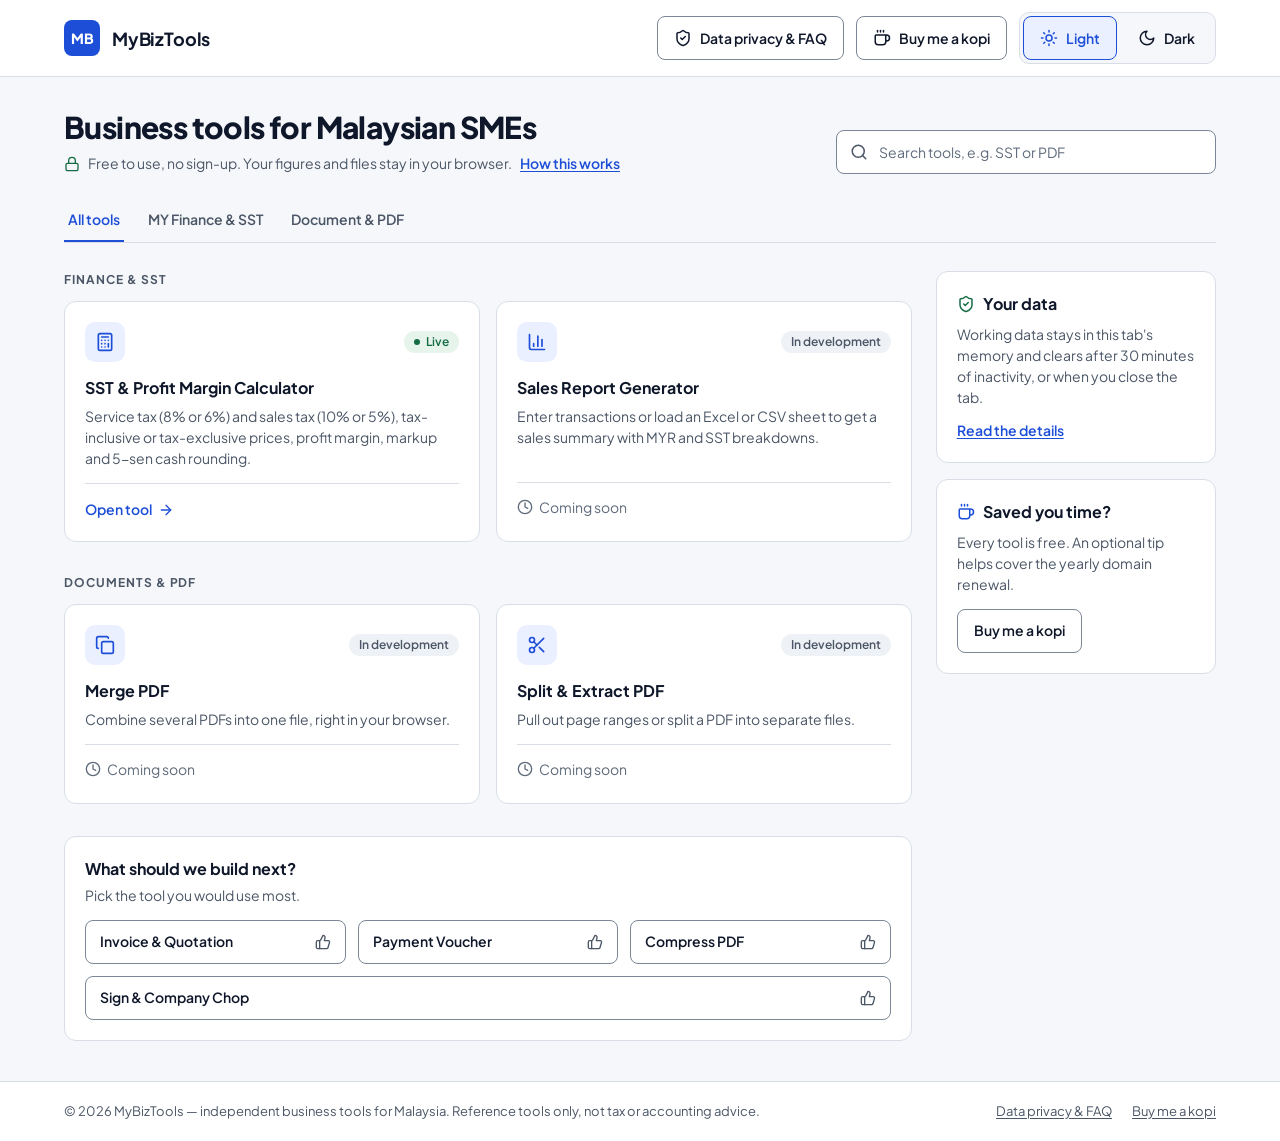
==== commit bf0990cb: "Update Design UI/UX The Quiet Ledger build" ====
--- a/index.html
+++ b/index.html
@@ -2,435 +2,338 @@
 <html lang="en">
 <head>
   <meta charset="UTF-8" />
-  <meta name="viewport" content="width=device-width, initial-scale=1.0" />
-  <title>MyBizTools.my | Free Malaysian Business Tools</title>
+  <meta name="viewport" content="width=device-width, initial-scale=1" />
+  <title>MyBizTools | Free Malaysian Business Tools</title>
   <meta name="description" content="Free Malaysia-focused business tools: SST and profit margin calculator with 5-sen cash rounding. More SME and PDF tools in development. Everything runs in your browser." />
-  <meta name="theme-color" content="#0f172a" />
+  <meta name="theme-color" content="#FFFFFF" media="(prefers-color-scheme: light)" />
+  <meta name="theme-color" content="#151B23" media="(prefers-color-scheme: dark)" />
   <link rel="canonical" href="https://mybiztools.chrisquek.my/" />
   <meta property="og:type" content="website" />
   <meta property="og:url" content="https://mybiztools.chrisquek.my/" />
-  <meta property="og:title" content="MyBizTools.my | Free Malaysian Business Tools" />
+  <meta property="og:title" content="MyBizTools | Free Malaysian Business Tools" />
   <meta property="og:description" content="Free SST and profit margin calculator with 5-sen cash rounding. Runs in your browser." />
-  <link rel="icon" href="data:image/svg+xml,%3Csvg xmlns='http://www.w3.org/2000/svg' viewBox='0 0 32 32'%3E%3Crect width='32' height='32' rx='8' fill='%232563eb'/%3E%3Ctext x='16' y='22' font-family='Arial' font-size='15' font-weight='800' fill='white' text-anchor='middle'%3EMB%3C/text%3E%3C/svg%3E" />
+  <link rel="icon" href="data:image/svg+xml,%3Csvg xmlns='http://www.w3.org/2000/svg' viewBox='0 0 32 32'%3E%3Crect width='32' height='32' rx='7' fill='%231D4ED8'/%3E%3Ctext x='16' y='21.5' font-family='Arial' font-size='14' font-weight='800' fill='white' text-anchor='middle'%3EMB%3C/text%3E%3C/svg%3E" />
+  <script src="theme-init.js"></script>
+  <link rel="preload" href="plus-jakarta-sans-latin-400-normal.woff2" as="font" type="font/woff2" crossorigin />
+  <link rel="preload" href="plus-jakarta-sans-latin-700-normal.woff2" as="font" type="font/woff2" crossorigin />
   <link rel="stylesheet" href="styles.css" />
-  <noscript><style>.js-only{display:none}</style></noscript>
 </head>
-<body class="bg-[#f1f5f9] text-slate-800 min-h-screen flex flex-col">
-
-  <a href="#main" class="sr-only focus:not-sr-only focus:absolute focus:z-50 focus:bg-white focus:text-slate-900 focus:px-3 focus:py-2 focus:rounded">Skip to main content</a>
-
-  <!-- TOP COMMAND BAR -->
-  <header class="bg-slate-900 text-white border-b border-slate-800 sticky top-0 z-30 shadow-md">
-    <div class="max-w-7xl mx-auto px-4 sm:px-6 lg:px-8 h-16 flex items-center justify-between">
-      <a href="./" data-action="go-home" class="flex items-center space-x-3" aria-label="MyBizTools.my home">
-        <div class="w-10 h-10 rounded-xl bg-gradient-to-br from-blue-500 to-indigo-600 flex items-center justify-center text-white font-extrabold text-lg shadow-inner border border-blue-400/30" aria-hidden="true">MB</div>
-        <div>
-          <div class="flex items-center space-x-2">
-            <span class="font-bold text-lg tracking-tight text-white">MyBizTools<span class="text-blue-400">.my</span></span>
-            <span class="hidden sm:inline-flex items-center px-2 py-0.5 rounded text-[10px] font-semibold bg-slate-800 text-slate-300 border border-slate-700">MY SME EDITION</span>
-          </div>
-          <p class="text-[11px] text-slate-400 hidden sm:block">Business tools for Malaysian SMEs and freelancers</p>
-        </div>
+<body>
+
+  <a href="#main" class="skip-link">Skip to main content</a>
+
+  <header class="site-header">
+    <div class="wrap header-inner">
+      <a href="./" data-action="go-home" class="brand" aria-label="MyBizTools home">
+        <span class="brand-mark" aria-hidden="true">MB</span>
+        <span class="brand-name">MyBizTools</span>
       </a>
-
-      <div class="flex items-center space-x-2 sm:space-x-3">
-        <div class="hidden lg:flex items-center space-x-2 px-3 py-1 rounded-full bg-slate-800/90 border border-slate-700 text-xs text-slate-300">
-          <span class="w-2 h-2 rounded-full bg-emerald-400 animate-pulse" aria-hidden="true"></span>
-          <span>Runs in your browser</span>
-        </div>
-
-        <button type="button" data-action="open-modal" data-modal="securityModal"
-          class="text-xs sm:text-sm text-slate-300 hover:text-white px-3 py-2 rounded-lg hover:bg-slate-800 transition flex items-center space-x-1.5" aria-label="Data privacy and FAQ">
-          <i data-lucide="shield-check" class="w-4 h-4 text-emerald-400" aria-hidden="true"></i>
-          <span class="hidden md:inline">Data Privacy &amp; FAQ</span>
+      <div class="header-actions">
+        <button type="button" class="btn" data-action="open-modal" data-modal="securityModal" aria-label="Data privacy and FAQ">
+          <i data-icon="shield-check"></i><span class="btn-label">Data privacy &amp; FAQ</span>
         </button>
-
-        <button type="button" data-action="open-modal" data-modal="kopiModal"
-          class="bg-gradient-to-r from-amber-500 to-orange-500 hover:from-amber-400 hover:to-orange-400 text-slate-950 text-xs sm:text-sm font-bold px-3.5 py-2 rounded-lg shadow-sm transition flex items-center space-x-1.5">
-          <i data-lucide="coffee" class="w-4 h-4" aria-hidden="true"></i>
-          <span>Buy Me a Kopi</span>
+        <button type="button" class="btn" data-action="open-modal" data-modal="kopiModal" aria-label="Buy me a kopi">
+          <i data-icon="coffee"></i><span class="btn-label">Buy me a kopi</span>
         </button>
+        <div class="theme-toggle" role="group" aria-label="Colour theme">
+          <button type="button" data-action="set-theme" data-theme-value="light" aria-pressed="true" aria-label="Light theme">
+            <i data-icon="sun"></i><span class="btn-label">Light</span>
+          </button>
+          <button type="button" data-action="set-theme" data-theme-value="dark" aria-pressed="false" aria-label="Dark theme">
+            <i data-icon="moon"></i><span class="btn-label">Dark</span>
+          </button>
+        </div>
       </div>
     </div>
   </header>
 
-  <!-- HERO & SEARCH -->
-  <section class="hero-gradient text-white border-b border-slate-800" aria-label="Search tools">
-    <div class="max-w-7xl mx-auto px-4 sm:px-6 lg:px-8 py-7">
-      <div class="flex flex-col lg:flex-row lg:items-center lg:justify-between gap-6">
-        <div>
-          <div class="inline-flex items-center space-x-2 px-2.5 py-1 rounded-md bg-blue-500/10 border border-blue-400/20 text-blue-300 text-xs font-medium mb-2">
-            <i data-lucide="zap" class="w-3.5 h-3.5" aria-hidden="true"></i>
-            <span>Free to use • No sign-up • Built for Malaysian businesses</span>
-          </div>
-          <h1 class="text-2xl sm:text-3xl font-extrabold tracking-tight text-white">Executive Utility Workspace</h1>
-          <p class="text-xs sm:text-sm text-slate-300 mt-1 flex items-center gap-1.5 flex-wrap">
-            <i data-lucide="lock" class="w-3.5 h-3.5 text-emerald-400 shrink-0" aria-hidden="true"></i>
-            <span>Your figures and files are processed in your browser. Our tools do not upload them.</span>
-            <button type="button" data-action="open-modal" data-modal="securityModal" class="text-blue-400 hover:text-blue-300 underline">How this works</button>
-          </p>
-        </div>
-
-        <div class="w-full lg:w-96">
-          <div class="relative">
-            <i data-lucide="search" class="w-4 h-4 text-slate-400 absolute left-3.5 top-1/2 -translate-y-1/2" aria-hidden="true"></i>
-            <input type="search" id="toolSearch" autocomplete="off" aria-label="Search tools"
-              placeholder="Search tools (e.g. SST, margin, Merge PDF)..."
-              class="w-full pl-10 pr-4 py-2.5 bg-slate-800/90 border border-slate-700 rounded-xl text-sm text-white placeholder-slate-400 focus:outline-none focus:ring-2 focus:ring-blue-500 focus:border-transparent shadow-inner" />
-          </div>
-          <div class="flex items-center gap-1.5 mt-2.5 overflow-x-auto pb-1" role="group" aria-label="Filter by category">
-            <button type="button" data-action="set-category" data-cat="all" class="cat-pill px-2.5 py-1 rounded-md text-xs font-semibold bg-blue-600 text-white transition" aria-pressed="true">All tools</button>
-            <button type="button" data-action="set-category" data-cat="finance" class="cat-pill px-2.5 py-1 rounded-md text-xs font-medium bg-slate-800 text-slate-300 hover:bg-slate-700 transition" aria-pressed="false">MY Finance &amp; SST</button>
-            <button type="button" data-action="set-category" data-cat="pdf" class="cat-pill px-2.5 py-1 rounded-md text-xs font-medium bg-slate-800 text-slate-300 hover:bg-slate-700 transition" aria-pressed="false">Document &amp; PDF</button>
-          </div>
-        </div>
-      </div>
-    </div>
-  </section>
-
-  <!-- AD SLOT (leaderboard): add the AdSense snippet here only AFTER approval.
-       Reserve a fixed height (e.g. min-h-[90px]) to avoid layout shift. -->
-
-  <main id="main" class="max-w-7xl mx-auto px-4 sm:px-6 lg:px-8 py-7 flex-1 w-full">
+  <main id="main">
     <noscript>
-      <div class="mb-5 rounded-xl border border-amber-300 bg-amber-50 p-4 text-sm text-amber-900">These tools need JavaScript to run in your browser. Please enable JavaScript and reload.</div>
+      <div class="wrap"><p class="panel panel-text">These tools need JavaScript to run in your browser. Please turn on JavaScript and reload the page.</p></div>
     </noscript>
 
-    <div class="flex flex-col lg:flex-row gap-7">
-
-      <div class="flex-1 min-w-0">
-
-        <!-- VIEW 1: DASHBOARD -->
-        <div id="dashboardView">
-
-          <p id="noResults" class="hidden mb-6 rounded-xl border border-slate-200 bg-white p-5 text-sm text-slate-600">No tools match your search. Try a different word, or switch the category to "All tools".</p>
-
-          <!-- SUITE A -->
-          <section class="mb-8 suite-section" data-suite="finance" aria-labelledby="suiteA">
-            <div class="flex items-center justify-between border-b border-slate-200 pb-2.5 mb-4">
-              <div class="flex items-center space-x-2">
-                <div class="w-2.5 h-2.5 rounded-sm bg-blue-600" aria-hidden="true"></div>
-                <h2 id="suiteA" class="text-xs font-bold uppercase tracking-wider text-slate-700">Malaysian Business &amp; Financial Suite</h2>
-              </div>
-              <span class="text-[11px] font-medium text-slate-400">MYR • SST-ready</span>
-            </div>
-
-            <div class="grid grid-cols-1 md:grid-cols-2 gap-4">
-              <!-- SST calculator (LIVE) -->
-              <div role="button" tabindex="0" data-tool="sst-calculator" data-cat="finance"
-                data-name="sst tax profit margin calculator malaysia service tax sales tax 5 sen rounding"
-                class="tool-card card-hover bg-white rounded-xl border border-slate-200/90 border-t-4 border-t-emerald-600 p-5 cursor-pointer flex flex-col justify-between shadow-sm">
+    <!-- ===================== HOME VIEW ===================== -->
+    <div id="homeView">
+      <div class="wrap intro">
+        <div class="intro-row">
+          <div class="intro-text">
+            <h1 class="page-title">Business tools for Malaysian SMEs</h1>
+            <p class="lede">
+              <i data-icon="lock" data-size="16"></i>
+              <span>Free to use, no sign-up. Your figures and files stay in your browser.</span>
+              <button type="button" class="link-btn" data-action="open-modal" data-modal="securityModal">How this works</button>
+            </p>
+          </div>
+          <div class="search">
+            <label for="toolSearch" class="sr-only">Search tools</label>
+            <i data-icon="search"></i>
+            <input id="toolSearch" type="search" autocomplete="off" placeholder="Search tools, e.g. SST or PDF" />
+          </div>
+        </div>
+
+        <div class="tabs" role="group" aria-label="Filter by category">
+          <button type="button" class="tab" data-action="set-category" data-cat="all" aria-pressed="true">All tools</button>
+          <button type="button" class="tab" data-action="set-category" data-cat="finance" aria-pressed="false">MY Finance &amp; SST</button>
+          <button type="button" class="tab" data-action="set-category" data-cat="pdf" aria-pressed="false">Document &amp; PDF</button>
+        </div>
+      </div>
+
+      <!-- AD SLOT (leaderboard): add the AdSense snippet here only AFTER approval,
+           and only after the Content-Security-Policy in _headers is updated. -->
+
+      <div class="wrap layout">
+        <div class="main-col">
+
+          <p id="noResults" class="panel empty-note" hidden>No tools match your search. Try a different word, or choose "All tools".</p>
+
+          <section class="suite-section" data-suite="finance" aria-labelledby="suiteA">
+            <h2 id="suiteA" class="section-label">Finance &amp; SST</h2>
+            <div class="card-grid">
+              <article class="card tool-card" data-cat="finance"
+                data-name="sst tax profit margin calculator malaysia service tax sales tax 5 sen rounding markup">
+                <div class="card-top">
+                  <span class="icon-tile" aria-hidden="true"><i data-icon="calculator" data-size="20"></i></span>
+                  <span class="chip chip-live"><span class="chip-dot" aria-hidden="true"></span>Live</span>
+                </div>
                 <div>
-                  <div class="flex items-start justify-between gap-3">
-                    <div class="w-11 h-11 rounded-xl bg-emerald-50 border border-emerald-100 text-emerald-600 flex items-center justify-center shrink-0">
-                      <i data-lucide="calculator" class="w-5 h-5" aria-hidden="true"></i>
-                    </div>
-                    <span class="text-[10px] font-bold uppercase tracking-wider px-2 py-0.5 rounded-md bg-emerald-50 text-emerald-700 border border-emerald-200">5-Sen Rounding</span>
-                  </div>
-                  <h3 class="font-bold text-base text-slate-900 mt-3.5">SST &amp; Profit Margin Calculator</h3>
-                  <p class="text-xs text-slate-500 mt-1 leading-relaxed">Work out service tax (8% or 6%) or sales tax (10% or 5%), tax-inclusive or tax-exclusive prices, profit margin and markup, and Bank Negara 5-sen cash rounding.</p>
-                </div>
-                <div class="mt-4 pt-3 border-t border-slate-100 flex items-center justify-between text-xs">
-                  <span class="text-slate-400 font-medium flex items-center gap-1"><i data-lucide="zap" class="w-3.5 h-3.5" aria-hidden="true"></i> Instant</span>
-                  <span class="font-semibold text-emerald-600 flex items-center gap-1">Open tool <i data-lucide="arrow-right" class="w-3.5 h-3.5" aria-hidden="true"></i></span>
-                </div>
-              </div>
-
-              <!-- Sales report (COMING SOON) -->
-              <div data-cat="finance" aria-disabled="true"
-                data-name="sales report generator excel csv sst myr chart"
-                class="tool-card is-soon bg-white rounded-xl border border-slate-200/90 border-t-4 border-t-blue-600 p-5 flex flex-col justify-between shadow-sm">
+                  <h3>SST &amp; Profit Margin Calculator</h3>
+                  <p>Service tax (8% or 6%) and sales tax (10% or 5%), tax-inclusive or tax-exclusive prices, profit margin, markup and 5-sen cash rounding.</p>
+                </div>
+                <div class="card-foot">
+                  <a href="#sst-calculator" class="link-strong">Open tool <i data-icon="arrow-right" data-size="16"></i></a>
+                </div>
+              </article>
+
+              <article class="card tool-card" data-cat="finance"
+                data-name="sales report generator excel csv sst myr summary">
+                <div class="card-top">
+                  <span class="icon-tile" aria-hidden="true"><i data-icon="chart" data-size="20"></i></span>
+                  <span class="chip">In development</span>
+                </div>
                 <div>
-                  <div class="flex items-start justify-between gap-3">
-                    <div class="w-11 h-11 rounded-xl bg-blue-50 border border-blue-100 text-blue-600 flex items-center justify-center shrink-0">
-                      <i data-lucide="bar-chart-3" class="w-5 h-5" aria-hidden="true"></i>
-                    </div>
-                    <span class="text-[10px] font-bold uppercase tracking-wider px-2 py-0.5 rounded-md bg-slate-100 text-slate-600 border border-slate-200">In development</span>
-                  </div>
-                  <h3 class="font-bold text-base text-slate-900 mt-3.5">Sales Report Generator</h3>
-                  <p class="text-xs text-slate-500 mt-1 leading-relaxed">Enter transactions or load an Excel/CSV sheet to get a sales summary with MYR and SST breakdowns.</p>
-                </div>
-                <div class="mt-4 pt-3 border-t border-slate-100 text-xs text-slate-400 font-medium flex items-center gap-1"><i data-lucide="clock" class="w-3.5 h-3.5" aria-hidden="true"></i> Coming soon</div>
-              </div>
+                  <h3>Sales Report Generator</h3>
+                  <p>Enter transactions or load an Excel or CSV sheet to get a sales summary with MYR and SST breakdowns.</p>
+                </div>
+                <div class="card-foot"><span class="soon"><i data-icon="clock" data-size="16"></i> Coming soon</span></div>
+              </article>
             </div>
           </section>
 
-          <!-- SUITE B -->
-          <section class="mb-8 suite-section" data-suite="pdf" aria-labelledby="suiteB">
-            <div class="flex items-center justify-between border-b border-slate-200 pb-2.5 mb-4">
-              <div class="flex items-center space-x-2">
-                <div class="w-2.5 h-2.5 rounded-sm bg-indigo-600" aria-hidden="true"></div>
-                <h2 id="suiteB" class="text-xs font-bold uppercase tracking-wider text-slate-700">Document &amp; PDF Workflow Suite</h2>
-              </div>
-              <span class="text-[11px] font-medium text-slate-400">No daily limits • No uploads</span>
-            </div>
-
-            <div class="grid grid-cols-1 md:grid-cols-2 gap-4">
-              <div data-cat="pdf" aria-disabled="true" data-name="merge pdf combine join documents"
-                class="tool-card is-soon bg-white rounded-xl border border-slate-200/90 border-t-4 border-t-indigo-600 p-5 flex flex-col justify-between shadow-sm">
+          <section class="suite-section" data-suite="pdf" aria-labelledby="suiteB">
+            <h2 id="suiteB" class="section-label">Documents &amp; PDF</h2>
+            <div class="card-grid">
+              <article class="card tool-card" data-cat="pdf" data-name="merge pdf combine join documents">
+                <div class="card-top">
+                  <span class="icon-tile" aria-hidden="true"><i data-icon="files" data-size="20"></i></span>
+                  <span class="chip">In development</span>
+                </div>
                 <div>
-                  <div class="flex items-start justify-between gap-3">
-                    <div class="w-11 h-11 rounded-xl bg-indigo-50 border border-indigo-100 text-indigo-600 flex items-center justify-center shrink-0">
-                      <i data-lucide="files" class="w-5 h-5" aria-hidden="true"></i>
-                    </div>
-                    <span class="text-[10px] font-bold uppercase tracking-wider px-2 py-0.5 rounded-md bg-slate-100 text-slate-600 border border-slate-200">In development</span>
-                  </div>
-                  <h3 class="font-bold text-base text-slate-900 mt-3.5">Merge PDF Documents</h3>
-                  <p class="text-xs text-slate-500 mt-1 leading-relaxed">Combine several PDFs into one file, right in your browser.</p>
-                </div>
-                <div class="mt-4 pt-3 border-t border-slate-100 text-xs text-slate-400 font-medium flex items-center gap-1"><i data-lucide="clock" class="w-3.5 h-3.5" aria-hidden="true"></i> Coming soon</div>
-              </div>
-
-              <div data-cat="pdf" aria-disabled="true" data-name="split extract pdf pages separate"
-                class="tool-card is-soon bg-white rounded-xl border border-slate-200/90 border-t-4 border-t-violet-600 p-5 flex flex-col justify-between shadow-sm">
+                  <h3>Merge PDF</h3>
+                  <p>Combine several PDFs into one file, right in your browser.</p>
+                </div>
+                <div class="card-foot"><span class="soon"><i data-icon="clock" data-size="16"></i> Coming soon</span></div>
+              </article>
+
+              <article class="card tool-card" data-cat="pdf" data-name="split extract pdf pages separate">
+                <div class="card-top">
+                  <span class="icon-tile" aria-hidden="true"><i data-icon="scissors" data-size="20"></i></span>
+                  <span class="chip">In development</span>
+                </div>
                 <div>
-                  <div class="flex items-start justify-between gap-3">
-                    <div class="w-11 h-11 rounded-xl bg-violet-50 border border-violet-100 text-violet-600 flex items-center justify-center shrink-0">
-                      <i data-lucide="scissors" class="w-5 h-5" aria-hidden="true"></i>
-                    </div>
-                    <span class="text-[10px] font-bold uppercase tracking-wider px-2 py-0.5 rounded-md bg-slate-100 text-slate-600 border border-slate-200">In development</span>
-                  </div>
-                  <h3 class="font-bold text-base text-slate-900 mt-3.5">Split &amp; Extract PDF</h3>
-                  <p class="text-xs text-slate-500 mt-1 leading-relaxed">Pull out page ranges or split a PDF into separate files.</p>
-                </div>
-                <div class="mt-4 pt-3 border-t border-slate-100 text-xs text-slate-400 font-medium flex items-center gap-1"><i data-lucide="clock" class="w-3.5 h-3.5" aria-hidden="true"></i> Coming soon</div>
-              </div>
+                  <h3>Split &amp; Extract PDF</h3>
+                  <p>Pull out page ranges or split a PDF into separate files.</p>
+                </div>
+                <div class="card-foot"><span class="soon"><i data-icon="clock" data-size="16"></i> Coming soon</span></div>
+              </article>
             </div>
           </section>
 
-          <!-- PHASE 2 -->
-          <section class="bg-white rounded-xl border border-slate-200/90 p-5 shadow-sm" aria-labelledby="phase2">
-            <div class="flex flex-col sm:flex-row sm:items-center justify-between gap-2 mb-4">
-              <div>
-                <h2 id="phase2" class="text-xs font-bold uppercase tracking-wider text-slate-700">Phase 2 — Tell us what to build next</h2>
-                <p class="text-xs text-slate-500">Pick the tool you would use most.</p>
-              </div>
-              <span class="text-xs font-semibold text-blue-600 bg-blue-50 px-2.5 py-1 rounded-md" id="voteFeedback" role="status" aria-live="polite">Tap a tool to suggest it</span>
+          <section class="panel" aria-labelledby="voteTitle">
+            <h2 id="voteTitle" class="panel-title">What should we build next?</h2>
+            <p class="vote-sub">Pick the tool you would use most.</p>
+            <div class="vote-grid">
+              <button type="button" class="vote-btn" data-action="vote" data-tool-name="Invoice &amp; Quotation"><span>Invoice &amp; Quotation</span><i data-icon="thumbs-up" data-size="16"></i></button>
+              <button type="button" class="vote-btn" data-action="vote" data-tool-name="Payment Voucher"><span>Payment Voucher</span><i data-icon="thumbs-up" data-size="16"></i></button>
+              <button type="button" class="vote-btn" data-action="vote" data-tool-name="Compress PDF"><span>Compress PDF</span><i data-icon="thumbs-up" data-size="16"></i></button>
+              <button type="button" class="vote-btn" data-action="vote" data-tool-name="Sign &amp; Company Chop"><span>Sign &amp; Company Chop</span><i data-icon="thumbs-up" data-size="16"></i></button>
             </div>
-
-            <div class="grid grid-cols-1 sm:grid-cols-2 xl:grid-cols-4 gap-3">
-              <button type="button" data-action="vote" data-tool-name="Invoice & Quotation Maker" class="text-left bg-slate-50 hover:bg-blue-50/50 p-3.5 rounded-lg border border-slate-200 hover:border-blue-300 transition flex items-center justify-between group">
-                <div><span class="text-[10px] font-bold uppercase text-slate-400 group-hover:text-blue-600">Upcoming</span><h3 class="font-semibold text-xs text-slate-800 mt-0.5">Invoice &amp; Quotation</h3></div>
-                <i data-lucide="thumbs-up" class="w-4 h-4 text-slate-400 group-hover:text-blue-600" aria-hidden="true"></i>
-              </button>
-              <button type="button" data-action="vote" data-tool-name="Payment Voucher Maker" class="text-left bg-slate-50 hover:bg-blue-50/50 p-3.5 rounded-lg border border-slate-200 hover:border-blue-300 transition flex items-center justify-between group">
-                <div><span class="text-[10px] font-bold uppercase text-slate-400 group-hover:text-blue-600">Upcoming</span><h3 class="font-semibold text-xs text-slate-800 mt-0.5">Payment Voucher</h3></div>
-                <i data-lucide="thumbs-up" class="w-4 h-4 text-slate-400 group-hover:text-blue-600" aria-hidden="true"></i>
-              </button>
-              <button type="button" data-action="vote" data-tool-name="Compress PDF" class="text-left bg-slate-50 hover:bg-blue-50/50 p-3.5 rounded-lg border border-slate-200 hover:border-blue-300 transition flex items-center justify-between group">
-                <div><span class="text-[10px] font-bold uppercase text-slate-400 group-hover:text-blue-600">Upcoming</span><h3 class="font-semibold text-xs text-slate-800 mt-0.5">Compress PDF</h3></div>
-                <i data-lucide="thumbs-up" class="w-4 h-4 text-slate-400 group-hover:text-blue-600" aria-hidden="true"></i>
-              </button>
-              <button type="button" data-action="vote" data-tool-name="Sign & Company Chop PDF" class="text-left bg-slate-50 hover:bg-blue-50/50 p-3.5 rounded-lg border border-slate-200 hover:border-blue-300 transition flex items-center justify-between group">
-                <div><span class="text-[10px] font-bold uppercase text-slate-400 group-hover:text-blue-600">Upcoming</span><h3 class="font-semibold text-xs text-slate-800 mt-0.5">Sign &amp; Company Chop</h3></div>
-                <i data-lucide="thumbs-up" class="w-4 h-4 text-slate-400 group-hover:text-blue-600" aria-hidden="true"></i>
-              </button>
-            </div>
+            <p id="voteFeedback" class="vote-status" role="status" aria-live="polite"></p>
           </section>
         </div>
 
-        <!-- VIEW 2: TOOL WORKSPACE -->
-        <div id="toolWorkspaceView" class="hidden bg-white rounded-2xl border border-slate-200 p-6 shadow-sm">
-          <div class="flex items-center justify-between pb-4 mb-5 border-b border-slate-100">
-            <button type="button" data-action="go-home" class="text-xs font-semibold text-slate-600 hover:text-blue-600 flex items-center space-x-1.5 bg-slate-100 hover:bg-blue-50 px-3 py-1.5 rounded-lg transition">
-              <i data-lucide="arrow-left" class="w-4 h-4" aria-hidden="true"></i>
-              <span>All tools</span>
-            </button>
-            <span class="text-[11px] font-medium text-emerald-700 bg-emerald-50 border border-emerald-200 px-2.5 py-1 rounded-md">Runs in your browser</span>
-          </div>
-
-          <h2 id="activeToolTitle" class="text-xl font-bold text-slate-900" tabindex="-1">Tool</h2>
-          <p id="activeToolDesc" class="text-xs sm:text-sm text-slate-500 mt-1 mb-6"></p>
-
-          <div id="toolModuleContainer"></div>
-
-          <div class="mt-6 pt-3 border-t border-slate-100 flex flex-col sm:flex-row sm:items-center justify-between gap-2 text-xs text-slate-400">
-            <span>Reference tool only — not tax or accounting advice. Confirm rates with the Royal Malaysian Customs Department (MySST).</span>
-            <button type="button" data-action="open-modal" data-modal="securityModal" class="text-slate-500 hover:text-blue-600 underline font-medium text-left sm:text-right">Data policy / Clear memory</button>
-          </div>
-        </div>
-      </div>
-
-      <!-- SIDEBAR -->
-      <aside class="w-full lg:w-80 shrink-0 space-y-5" aria-label="Support and information">
-        <!-- AD SLOT (rectangle 300x250): add the AdSense snippet here only AFTER approval. -->
-
-        <div class="bg-gradient-to-br from-slate-900 to-slate-800 text-white rounded-xl p-5 shadow-md border border-slate-700">
-          <div class="flex items-center space-x-2.5 mb-2">
-            <div class="w-8 h-8 rounded-lg bg-amber-500/20 border border-amber-400/30 text-amber-400 flex items-center justify-center">
-              <i data-lucide="coffee" class="w-4 h-4" aria-hidden="true"></i>
-            </div>
-            <div>
-              <h2 class="font-bold text-sm text-white">Saved you time today?</h2>
-              <p class="text-[11px] text-slate-400">Free, independent Malaysian project</p>
-            </div>
-          </div>
-          <p class="text-xs text-slate-300 leading-relaxed mt-2 mb-4">MyBizTools.my has no paywalls or daily limits. If a tool helped your work, you can say thanks with an optional tip.</p>
-          <button type="button" data-action="open-modal" data-modal="kopiModal" class="w-full py-2.5 bg-amber-500 hover:bg-amber-400 text-slate-950 font-bold text-xs rounded-lg shadow transition">Buy Me a Kopi</button>
-        </div>
-
-        <div class="bg-white border border-slate-200/90 rounded-xl p-5 shadow-sm">
-          <h2 class="font-bold text-sm text-slate-900 flex items-center gap-2"><i data-lucide="shield-check" class="w-4 h-4 text-emerald-600" aria-hidden="true"></i> Your data</h2>
-          <p class="text-xs text-slate-500 mt-2 leading-relaxed">Working data stays in your browser's memory and clears automatically after 30 minutes of inactivity.</p>
-          <button type="button" data-action="open-modal" data-modal="securityModal" class="mt-3 text-xs font-semibold text-blue-600 hover:text-blue-700 underline">Read the details</button>
-        </div>
-      </aside>
+        <aside class="aside" aria-label="Support and information">
+          <!-- AD SLOT (rectangle 300x250): add the AdSense snippet here only AFTER approval. -->
+          <div class="panel">
+            <h2 class="panel-title"><i data-icon="shield-check" class="icon-ok"></i>Your data</h2>
+            <p class="panel-text">Working data stays in this tab's memory and clears after 30 minutes of inactivity, or when you close the tab.</p>
+            <button type="button" class="link-btn" data-action="open-modal" data-modal="securityModal">Read the details</button>
+          </div>
+          <div class="panel">
+            <h2 class="panel-title"><i data-icon="coffee" class="icon-accent"></i>Saved you time?</h2>
+            <p class="panel-text">Every tool is free. An optional tip helps cover the yearly domain renewal.</p>
+            <button type="button" class="btn" data-action="open-modal" data-modal="kopiModal">Buy me a kopi</button>
+          </div>
+        </aside>
+      </div>
+    </div>
+
+    <!-- ===================== TOOL VIEW ===================== -->
+    <div id="toolView" hidden>
+      <div class="wrap tool-head">
+        <nav class="crumbs" aria-label="Breadcrumb">
+          <a href="./" data-action="go-home" class="link-strong"><i data-icon="arrow-left" data-size="16"></i> All tools</a>
+          <span class="sep" aria-hidden="true">/</span>
+          <span class="here" id="crumbHere">Tool</span>
+        </nav>
+        <h1 id="activeToolTitle" class="page-title" tabindex="-1">Tool</h1>
+        <p id="activeToolDesc" class="tool-desc"></p>
+      </div>
+
+      <div id="toolModuleContainer"></div>
+
+      <div class="wrap">
+        <p class="tool-note">Reference tool only, not tax or accounting advice. Confirm rates with the Royal Malaysian Customs Department (MySST).
+          <button type="button" class="link-btn" data-action="open-modal" data-modal="securityModal">Data privacy and clearing memory</button></p>
+      </div>
     </div>
   </main>
 
-  <footer class="bg-white border-t border-slate-200 mt-12 py-5 text-xs text-slate-500">
-    <div class="max-w-7xl mx-auto px-4 sm:px-6 lg:px-8 flex flex-col sm:flex-row items-center justify-between gap-3">
-      <div>© 2026 <strong>MyBizTools.my</strong> — Independent business &amp; document tools for Malaysia.</div>
-      <div class="flex items-center space-x-4">
-        <button type="button" data-action="open-modal" data-modal="securityModal" class="hover:text-slate-900 underline">Data privacy &amp; FAQ</button>
-        <span aria-hidden="true">•</span>
-        <button type="button" data-action="open-modal" data-modal="kopiModal" class="hover:text-amber-600 font-medium">Buy Me a Kopi</button>
-      </div>
+  <footer class="site-footer">
+    <div class="wrap footer-inner">
+      <span>&copy; 2026 MyBizTools — independent business tools for Malaysia. Reference tools only, not tax or accounting advice.</span>
+      <span class="footer-links">
+        <button type="button" class="link-btn" data-action="open-modal" data-modal="securityModal">Data privacy &amp; FAQ</button>
+        <button type="button" class="link-btn" data-action="open-modal" data-modal="kopiModal">Buy me a kopi</button>
+      </span>
     </div>
   </footer>
 
-  <!-- MODAL: PRIVACY & FAQ -->
-  <div id="securityModal" class="fixed inset-0 bg-slate-900/60 backdrop-blur-sm hidden items-center justify-center z-50 p-4" role="dialog" aria-modal="true" aria-labelledby="securityTitle" data-modal-root>
-    <div class="bg-white rounded-2xl max-w-lg w-full p-6 shadow-2xl border border-slate-200 max-h-[90vh] overflow-y-auto">
-      <div class="flex items-center justify-between pb-3 border-b border-slate-100">
-        <div class="flex items-center space-x-2">
-          <i data-lucide="shield-check" class="w-5 h-5 text-emerald-600" aria-hidden="true"></i>
-          <h2 id="securityTitle" class="font-bold text-slate-900">Data privacy &amp; FAQ</h2>
-        </div>
-        <button type="button" data-action="close-modal" aria-label="Close" class="text-slate-400 hover:text-slate-600"><i data-lucide="x" class="w-5 h-5" aria-hidden="true"></i></button>
-      </div>
-
-      <div class="py-4 space-y-4 text-xs text-slate-600 leading-relaxed">
-        <div>
-          <h3 class="font-bold text-slate-900 text-sm">Where do my figures and files go?</h3>
-          <p class="mt-1">Our tools process them inside your browser. They are not uploaded to our servers, and we do not keep copies.</p>
-        </div>
-        <div>
-          <h3 class="font-bold text-slate-900 text-sm">How long is working data kept?</h3>
-          <p class="mt-1">Only in this tab's memory, so you can adjust settings without retyping. It clears when you press <em>Clear memory</em>, after 30 minutes of inactivity, or when you close or leave the tab.</p>
-        </div>
-        <div>
-          <h3 class="font-bold text-slate-900 text-sm">Can I check this myself?</h3>
-          <p class="mt-1">Yes. Open your browser's developer tools, go to the Network tab, use a tool, and confirm that no request carries your data. Ads, once enabled, are loaded by Google and are covered by the Privacy Policy.</p>
-        </div>
-
-        <div class="bg-slate-50 p-3.5 rounded-xl border border-slate-200">
-          <div class="flex flex-wrap items-center justify-between gap-2 mb-2">
-            <span class="font-bold text-slate-800">Session activity log</span>
-            <div class="space-x-2">
-              <button type="button" data-action="purge" class="text-rose-600 hover:underline font-semibold">Clear memory</button>
-              <span aria-hidden="true">|</span>
-              <button type="button" data-action="download-receipt" class="text-blue-600 hover:underline font-semibold">Download session receipt (.txt)</button>
-            </div>
-          </div>
-          <pre id="sessionAuditLog" class="bg-slate-900 text-emerald-400 p-2.5 rounded-lg text-[11px] font-mono overflow-x-auto max-h-28" aria-live="polite"></pre>
-          <p class="mt-2 text-[11px] text-slate-400">The receipt is generated by this page from its own log. It is a convenience record, not an independent audit.</p>
-        </div>
-      </div>
-
-      <div class="pt-2 flex justify-end">
-        <button type="button" data-action="close-modal" class="px-4 py-2 bg-slate-900 text-white text-xs font-semibold rounded-lg">Close</button>
+  <!-- ===================== MODAL: PRIVACY & FAQ ===================== -->
+  <div id="securityModal" class="modal" role="dialog" aria-modal="true" aria-labelledby="securityTitle" data-modal-root hidden>
+    <div class="modal-box">
+      <div class="modal-head">
+        <h2 id="securityTitle"><i data-icon="shield-check"></i>Data privacy &amp; FAQ</h2>
+        <button type="button" class="icon-btn" data-action="close-modal" aria-label="Close"><i data-icon="x" data-size="20"></i></button>
+      </div>
+      <div class="modal-body">
+        <div>
+          <h3>Where do my figures and files go?</h3>
+          <p>Our tools process them inside your browser. They are not uploaded to our servers, and we do not keep copies.</p>
+        </div>
+        <div>
+          <h3>How long is working data kept?</h3>
+          <p>Only in this tab's memory, so you can adjust settings without retyping. It clears when you press "Clear memory", after 30 minutes of inactivity, or when you close or leave the tab.</p>
+        </div>
+        <div>
+          <h3>Does the site save anything on my device?</h3>
+          <p>Only your Light or Dark choice, if you pick one, so the page looks the same next time. No figures, files or personal details are saved.</p>
+        </div>
+        <div>
+          <h3>Can I check this myself?</h3>
+          <p>Yes. Open your browser's developer tools, go to the Network tab, use a tool, and confirm that no request carries your data. Ads, once enabled, are loaded by Google and will be covered by the Privacy Policy.</p>
+        </div>
+        <div class="log-box">
+          <div class="log-head">
+            <strong>Session activity log</strong>
+            <span class="log-actions">
+              <button type="button" class="link-btn" data-action="purge">Clear memory</button>
+              <button type="button" class="link-btn" data-action="download-receipt">Download session receipt (.txt)</button>
+            </span>
+          </div>
+          <pre id="sessionAuditLog" class="log" aria-live="polite"></pre>
+          <p class="log-note">The receipt is generated by this page from its own log. It is a convenience record, not an independent audit.</p>
+        </div>
+      </div>
+      <div class="modal-foot">
+        <button type="button" class="btn" data-action="close-modal">Close</button>
       </div>
     </div>
   </div>
 
-  <!-- MODAL: BUY ME A KOPI -->
-  <div id="kopiModal" class="fixed inset-0 bg-slate-900/60 backdrop-blur-sm hidden items-center justify-center z-50 p-4" role="dialog" aria-modal="true" aria-labelledby="kopiTitle" data-modal-root>
-    <div class="bg-white rounded-2xl max-w-md w-full p-6 shadow-2xl border border-slate-200">
-      <div class="flex items-center justify-between pb-3 border-b border-slate-100">
-        <div class="flex items-center space-x-2">
-          <i data-lucide="coffee" class="w-5 h-5 text-amber-500" aria-hidden="true"></i>
-          <h2 id="kopiTitle" class="font-bold text-slate-900">Buy me a kopi</h2>
-        </div>
-        <button type="button" data-action="close-modal" aria-label="Close" class="text-slate-400 hover:text-slate-600"><i data-lucide="x" class="w-5 h-5" aria-hidden="true"></i></button>
-      </div>
-
-      <div class="py-4">
-        <p class="text-xs text-slate-600 leading-relaxed mb-4">MyBizTools.my is built and maintained independently in Malaysia, and every tool is free. If a tool saved you time, an optional tip helps cover the annual <code>.my</code> domain renewal. Tips are a thank-you for the tools you have already used, not a purchase.</p>
-
-        <div class="grid grid-cols-3 gap-2.5 mb-4" role="group" aria-label="Tip amount">
-          <button type="button" data-action="kopi-amount" data-amount="10" id="kopi-10" class="kopi-btn border-2 border-amber-500 bg-amber-50 text-slate-900 rounded-xl p-3 text-center transition" aria-pressed="true">
-            <div class="text-base font-extrabold">RM 10</div><div class="text-[10px] font-semibold text-amber-700">A kopi peng</div>
-          </button>
-          <button type="button" data-action="kopi-amount" data-amount="20" id="kopi-20" class="kopi-btn border border-slate-200 hover:border-amber-400 rounded-xl p-3 text-center transition" aria-pressed="false">
-            <div class="text-base font-extrabold text-slate-800">RM 20</div><div class="text-[10px] text-slate-500">Kopi + roti</div>
-          </button>
-          <button type="button" data-action="kopi-amount" data-amount="50" id="kopi-50" class="kopi-btn border border-slate-200 hover:border-amber-400 rounded-xl p-3 text-center transition" aria-pressed="false">
-            <div class="text-base font-extrabold text-slate-800">RM 50</div><div class="text-[10px] text-slate-500">Kopi for the team</div>
-          </button>
-        </div>
-
-        <button type="button" id="kopiSubmitBtn" data-action="kopi-checkout"
-          class="w-full py-3 bg-slate-900 hover:bg-slate-800 disabled:bg-slate-300 disabled:cursor-not-allowed text-white font-bold rounded-xl text-xs sm:text-sm shadow-md transition">
-          Continue to secure checkout
-        </button>
-        <p id="kopiNote" class="text-[11px] text-slate-500 text-center mt-3" role="status"></p>
-        <p class="text-[11px] text-slate-400 text-center mt-1">Optional • Payment handled by Stripe</p>
+  <!-- ===================== MODAL: BUY ME A KOPI ===================== -->
+  <div id="kopiModal" class="modal" role="dialog" aria-modal="true" aria-labelledby="kopiTitle" data-modal-root hidden>
+    <div class="modal-box narrow">
+      <div class="modal-head">
+        <h2 id="kopiTitle"><i data-icon="coffee"></i>Buy me a kopi</h2>
+        <button type="button" class="icon-btn" data-action="close-modal" aria-label="Close"><i data-icon="x" data-size="20"></i></button>
+      </div>
+      <div class="modal-body">
+        <p>MyBizTools is built and maintained independently in Malaysia, and every tool is free. If a tool saved you time, an optional tip helps cover the yearly domain renewal. Tips are a thank-you for tools you have already used, not a purchase.</p>
+        <div class="tip-grid" role="group" aria-label="Tip amount">
+          <button type="button" class="tip-option" id="kopi-10" data-action="kopi-amount" data-amount="10" aria-pressed="true"><span class="tip-amount">RM 10</span><span class="tip-label">A kopi peng</span></button>
+          <button type="button" class="tip-option" id="kopi-20" data-action="kopi-amount" data-amount="20" aria-pressed="false"><span class="tip-amount">RM 20</span><span class="tip-label">Kopi + roti</span></button>
+          <button type="button" class="tip-option" id="kopi-50" data-action="kopi-amount" data-amount="50" aria-pressed="false"><span class="tip-amount">RM 50</span><span class="tip-label">Kopi for the team</span></button>
+        </div>
+        <button type="button" id="kopiSubmitBtn" class="btn btn-primary" data-action="kopi-checkout">Continue to secure checkout</button>
+        <p id="kopiNote" class="tip-note" role="status"></p>
+        <p class="tip-small">Optional. Payment handled by Stripe.</p>
       </div>
     </div>
   </div>
 
-  <!-- TOOL TEMPLATE: SST & PROFIT MARGIN CALCULATOR -->
+  <!-- ===================== TOOL TEMPLATE: SST CALCULATOR ===================== -->
   <template id="tpl-sst-calculator">
-    <div class="grid grid-cols-1 lg:grid-cols-2 gap-6">
-      <div class="space-y-4">
-        <div>
-          <label for="sst-rate" class="block text-xs font-semibold text-slate-700 mb-1">Tax type and rate</label>
-          <select id="sst-rate" class="w-full rounded-lg border border-slate-300 bg-white px-3 py-2 text-sm focus:outline-none focus:ring-2 focus:ring-blue-500">
+    <div class="wrap tool-layout">
+      <section class="form-card" aria-label="Inputs">
+        <div>
+          <label for="sst-rate" class="field-label">Tax type and rate</label>
+          <select id="sst-rate" class="select">
             <option value="800">Service tax 8% (most taxable services)</option>
-            <option value="600">Service tax 6% (F&amp;B, telecommunications, parking, logistics)</option>
+            <option value="600">Service tax 6% (F&amp;B, telecoms, parking, logistics)</option>
             <option value="1000">Sales tax 10% (most taxable goods)</option>
             <option value="500">Sales tax 5% (selected goods)</option>
-            <option value="0">No SST (not registered / exempt)</option>
+            <option value="0">No SST (not registered or exempt)</option>
           </select>
-          <p class="mt-1 text-[11px] text-slate-400">Rates as at October 2026. Which rate applies depends on your goods or service category.</p>
-        </div>
-
-        <fieldset>
-          <legend class="block text-xs font-semibold text-slate-700 mb-1">The price you enter is</legend>
-          <div class="flex gap-4 text-sm">
-            <label class="flex items-center gap-2"><input type="radio" name="sst-mode" value="excl" checked /> Before tax</label>
-            <label class="flex items-center gap-2"><input type="radio" name="sst-mode" value="incl" /> Including tax</label>
+          <p class="hint">Rates as at October 2026. Which rate applies depends on your goods or service category.</p>
+        </div>
+
+        <fieldset class="plain">
+          <legend>The price you enter is</legend>
+          <div class="radio-row">
+            <label><input type="radio" name="sst-mode" value="excl" checked /> Before tax</label>
+            <label><input type="radio" name="sst-mode" value="incl" /> Including tax</label>
           </div>
         </fieldset>
 
         <div>
-          <label for="sst-amount" class="block text-xs font-semibold text-slate-700 mb-1">Price (RM)</label>
-          <input id="sst-amount" type="text" inputmode="decimal" autocomplete="off" placeholder="e.g. 1,250.00" class="w-full rounded-lg border border-slate-300 px-3 py-2 text-sm focus:outline-none focus:ring-2 focus:ring-blue-500" />
-        </div>
-
-        <div>
-          <label for="sst-cost" class="block text-xs font-semibold text-slate-700 mb-1">Your cost (RM) <span class="font-normal text-slate-400">— optional, for margin</span></label>
-          <input id="sst-cost" type="text" inputmode="decimal" autocomplete="off" placeholder="e.g. 800.00" class="w-full rounded-lg border border-slate-300 px-3 py-2 text-sm focus:outline-none focus:ring-2 focus:ring-blue-500" />
-        </div>
-
-        <label class="flex items-start gap-2 text-sm text-slate-700">
-          <input id="sst-round" type="checkbox" class="mt-1" />
-          <span>Cash payment: round the total to the nearest 5 sen<br /><span class="text-[11px] text-slate-400">Rounding applies to the final total only, and only to cash payments.</span></span>
+          <label for="sst-amount" class="field-label">Price (RM)</label>
+          <input id="sst-amount" class="input" type="text" inputmode="decimal" autocomplete="off" placeholder="e.g. 1,250.00" />
+        </div>
+
+        <div>
+          <label for="sst-cost" class="field-label">Your cost (RM) <span class="opt">— optional, for margin</span></label>
+          <input id="sst-cost" class="input" type="text" inputmode="decimal" autocomplete="off" placeholder="e.g. 800.00" />
+        </div>
+
+        <label class="check">
+          <input id="sst-round" type="checkbox" />
+          <span>Cash payment: round the total to the nearest 5 sen
+            <span class="hint">Applies to the final total only, and only to cash payments.</span></span>
         </label>
 
-        <p id="sst-error" class="hidden text-xs text-rose-600" role="alert"></p>
-      </div>
-
-      <div class="rounded-xl border border-slate-200 bg-slate-50 p-5">
-        <h3 class="text-xs font-bold uppercase tracking-wider text-slate-600 mb-3">Result</h3>
-        <dl class="space-y-2 text-sm">
-          <div class="flex justify-between gap-4"><dt class="text-slate-500">Price before tax</dt><dd id="out-net" class="font-semibold text-slate-900">—</dd></div>
-          <div class="flex justify-between gap-4"><dt class="text-slate-500">Tax (<span id="out-rate">—</span>)</dt><dd id="out-tax" class="font-semibold text-slate-900">—</dd></div>
-          <div class="flex justify-between gap-4 border-t border-slate-200 pt-2"><dt class="text-slate-500">Total including tax</dt><dd id="out-gross" class="font-semibold text-slate-900">—</dd></div>
-          <div id="row-rounding" class="hidden flex justify-between gap-4"><dt class="text-slate-500">5-sen rounding</dt><dd id="out-adj" class="font-semibold text-slate-900">—</dd></div>
-          <div id="row-payable" class="hidden flex justify-between gap-4 border-t border-slate-200 pt-2"><dt class="font-semibold text-slate-700">Cash amount payable</dt><dd id="out-payable" class="text-base font-extrabold text-emerald-700">—</dd></div>
-        </dl>
-
-        <div id="margin-block" class="hidden mt-5 pt-4 border-t border-slate-200">
-          <h3 class="text-xs font-bold uppercase tracking-wider text-slate-600 mb-3">Profit (before tax)</h3>
-          <dl class="space-y-2 text-sm">
-            <div class="flex justify-between gap-4"><dt class="text-slate-500">Gross profit</dt><dd id="out-profit" class="font-semibold text-slate-900">—</dd></div>
-            <div class="flex justify-between gap-4"><dt class="text-slate-500">Margin (of selling price)</dt><dd id="out-margin" class="font-semibold text-slate-900">—</dd></div>
-            <div class="flex justify-between gap-4"><dt class="text-slate-500">Markup (on cost)</dt><dd id="out-markup" class="font-semibold text-slate-900">—</dd></div>
+        <p id="sst-error" class="error" role="alert" hidden></p>
+      </section>
+
+      <section class="result-col" aria-label="Result">
+        <div class="result-card">
+          <h2 class="section-label">Tax result</h2>
+          <dl class="rows">
+            <div class="row"><dt>Price before tax</dt><dd id="out-net">—</dd></div>
+            <div class="row"><dt>Tax (<span id="out-rate">8%</span>)</dt><dd id="out-tax">—</dd></div>
+            <div class="row rule"><dt>Total including tax</dt><dd id="out-gross">—</dd></div>
+            <div class="row" id="row-rounding" hidden><dt>5-sen rounding</dt><dd id="out-adj">—</dd></div>
+            <div class="row rule payable" id="row-payable" hidden><dt>Cash amount payable</dt><dd id="out-payable">—</dd></div>
           </dl>
         </div>
-      </div>
+        <div class="result-card" id="margin-block" hidden>
+          <h2 class="section-label">Profit, before tax</h2>
+          <dl class="rows">
+            <div class="row"><dt>Gross profit</dt><dd id="out-profit">—</dd></div>
+            <div class="row"><dt>Margin (of selling price)</dt><dd id="out-margin">—</dd></div>
+            <div class="row"><dt>Markup (on cost)</dt><dd id="out-markup">—</dd></div>
+          </dl>
+        </div>
+      </section>
     </div>
   </template>
 
--- a/styles.css
+++ b/styles.css
@@ -1 +1,395 @@
-*,:after,:before{--tw-border-spacing-x:0;--tw-border-spacing-y:0;--tw-translate-x:0;--tw-translate-y:0;--tw-rotate:0;--tw-skew-x:0;--tw-skew-y:0;--tw-scale-x:1;--tw-scale-y:1;--tw-pan-x: ;--tw-pan-y: ;--tw-pinch-zoom: ;--tw-scroll-snap-strictness:proximity;--tw-gradient-from-position: ;--tw-gradient-via-position: ;--tw-gradient-to-position: ;--tw-ordinal: ;--tw-slashed-zero: ;--tw-numeric-figure: ;--tw-numeric-spacing: ;--tw-numeric-fraction: ;--tw-ring-inset: ;--tw-ring-offset-width:0px;--tw-ring-offset-color:#fff;--tw-ring-color:rgba(59,130,246,.5);--tw-ring-offset-shadow:0 0 #0000;--tw-ring-shadow:0 0 #0000;--tw-shadow:0 0 #0000;--tw-shadow-colored:0 0 #0000;--tw-blur: ;--tw-brightness: ;--tw-contrast: ;--tw-grayscale: ;--tw-hue-rotate: ;--tw-invert: ;--tw-saturate: ;--tw-sepia: ;--tw-drop-shadow: ;--tw-backdrop-blur: ;--tw-backdrop-brightness: ;--tw-backdrop-contrast: ;--tw-backdrop-grayscale: ;--tw-backdrop-hue-rotate: ;--tw-backdrop-invert: ;--tw-backdrop-opacity: ;--tw-backdrop-saturate: ;--tw-backdrop-sepia: ;--tw-contain-size: ;--tw-contain-layout: ;--tw-contain-paint: ;--tw-contain-style: }::backdrop{--tw-border-spacing-x:0;--tw-border-spacing-y:0;--tw-translate-x:0;--tw-translate-y:0;--tw-rotate:0;--tw-skew-x:0;--tw-skew-y:0;--tw-scale-x:1;--tw-scale-y:1;--tw-pan-x: ;--tw-pan-y: ;--tw-pinch-zoom: ;--tw-scroll-snap-strictness:proximity;--tw-gradient-from-position: ;--tw-gradient-via-position: ;--tw-gradient-to-position: ;--tw-ordinal: ;--tw-slashed-zero: ;--tw-numeric-figure: ;--tw-numeric-spacing: ;--tw-numeric-fraction: ;--tw-ring-inset: ;--tw-ring-offset-width:0px;--tw-ring-offset-color:#fff;--tw-ring-color:rgba(59,130,246,.5);--tw-ring-offset-shadow:0 0 #0000;--tw-ring-shadow:0 0 #0000;--tw-shadow:0 0 #0000;--tw-shadow-colored:0 0 #0000;--tw-blur: ;--tw-brightness: ;--tw-contrast: ;--tw-grayscale: ;--tw-hue-rotate: ;--tw-invert: ;--tw-saturate: ;--tw-sepia: ;--tw-drop-shadow: ;--tw-backdrop-blur: ;--tw-backdrop-brightness: ;--tw-backdrop-contrast: ;--tw-backdrop-grayscale: ;--tw-backdrop-hue-rotate: ;--tw-backdrop-invert: ;--tw-backdrop-opacity: ;--tw-backdrop-saturate: ;--tw-backdrop-sepia: ;--tw-contain-size: ;--tw-contain-layout: ;--tw-contain-paint: ;--tw-contain-style: }/*! tailwindcss v3.4.17 | MIT License | https://tailwindcss.com*/*,:after,:before{box-sizing:border-box;border:0 solid #e5e7eb}:after,:before{--tw-content:""}:host,html{line-height:1.5;-webkit-text-size-adjust:100%;-moz-tab-size:4;-o-tab-size:4;tab-size:4;font-family:ui-sans-serif,system-ui,sans-serif,Apple Color Emoji,Segoe UI Emoji,Segoe UI Symbol,Noto Color Emoji;font-feature-settings:normal;font-variation-settings:normal;-webkit-tap-highlight-color:transparent}body{margin:0;line-height:inherit}hr{height:0;color:inherit;border-top-width:1px}abbr:where([title]){-webkit-text-decoration:underline dotted;text-decoration:underline dotted}h1,h2,h3,h4,h5,h6{font-size:inherit;font-weight:inherit}a{color:inherit;text-decoration:inherit}b,strong{font-weight:bolder}code,kbd,pre,samp{font-family:ui-monospace,SFMono-Regular,Menlo,Monaco,Consolas,Liberation Mono,Courier New,monospace;font-feature-settings:normal;font-variation-settings:normal;font-size:1em}small{font-size:80%}sub,sup{font-size:75%;line-height:0;position:relative;vertical-align:baseline}sub{bottom:-.25em}sup{top:-.5em}table{text-indent:0;border-color:inherit;border-collapse:collapse}button,input,optgroup,select,textarea{font-family:inherit;font-feature-settings:inherit;font-variation-settings:inherit;font-size:100%;font-weight:inherit;line-height:inherit;letter-spacing:inherit;color:inherit;margin:0;padding:0}button,select{text-transform:none}button,input:where([type=button]),input:where([type=reset]),input:where([type=submit]){-webkit-appearance:button;background-color:transparent;background-image:none}:-moz-focusring{outline:auto}:-moz-ui-invalid{box-shadow:none}progress{vertical-align:baseline}::-webkit-inner-spin-button,::-webkit-outer-spin-button{height:auto}[type=search]{-webkit-appearance:textfield;outline-offset:-2px}::-webkit-search-decoration{-webkit-appearance:none}::-webkit-file-upload-button{-webkit-appearance:button;font:inherit}summary{display:list-item}blockquote,dd,dl,figure,h1,h2,h3,h4,h5,h6,hr,p,pre{margin:0}fieldset{margin:0}fieldset,legend{padding:0}menu,ol,ul{list-style:none;margin:0;padding:0}dialog{padding:0}textarea{resize:vertical}input::-moz-placeholder,textarea::-moz-placeholder{opacity:1;color:#9ca3af}input::placeholder,textarea::placeholder{opacity:1;color:#9ca3af}[role=button],button{cursor:pointer}:disabled{cursor:default}audio,canvas,embed,iframe,img,object,svg,video{display:block;vertical-align:middle}img,video{max-width:100%;height:auto}[hidden]:where(:not([hidden=until-found])){display:none}.container{width:100%}@media (min-width:640px){.container{max-width:640px}}@media (min-width:768px){.container{max-width:768px}}@media (min-width:1024px){.container{max-width:1024px}}@media (min-width:1280px){.container{max-width:1280px}}@media (min-width:1536px){.container{max-width:1536px}}.sr-only{position:absolute;width:1px;height:1px;padding:0;margin:-1px;overflow:hidden;clip:rect(0,0,0,0);white-space:nowrap;border-width:0}.\!visible{visibility:visible!important}.visible{visibility:visible}.fixed{position:fixed}.absolute{position:absolute}.relative{position:relative}.sticky{position:sticky}.inset-0{inset:0}.left-3\.5{left:.875rem}.top-0{top:0}.top-1\/2{top:50%}.z-30{z-index:30}.z-50{z-index:50}.mx-auto{margin-left:auto;margin-right:auto}.mb-1{margin-bottom:.25rem}.mb-2{margin-bottom:.5rem}.mb-3{margin-bottom:.75rem}.mb-4{margin-bottom:1rem}.mb-5{margin-bottom:1.25rem}.mb-6{margin-bottom:1.5rem}.mb-8{margin-bottom:2rem}.mt-0\.5{margin-top:.125rem}.mt-1{margin-top:.25rem}.mt-12{margin-top:3rem}.mt-2{margin-top:.5rem}.mt-2\.5{margin-top:.625rem}.mt-3{margin-top:.75rem}.mt-3\.5{margin-top:.875rem}.mt-4{margin-top:1rem}.mt-5{margin-top:1.25rem}.mt-6{margin-top:1.5rem}.block{display:block}.inline-block{display:inline-block}.inline{display:inline}.flex{display:flex}.inline-flex{display:inline-flex}.grid{display:grid}.hidden{display:none}.h-10{height:2.5rem}.h-11{height:2.75rem}.h-16{height:4rem}.h-2{height:.5rem}.h-2\.5{height:.625rem}.h-3\.5{height:.875rem}.h-4{height:1rem}.h-5{height:1.25rem}.h-8{height:2rem}.max-h-28{max-height:7rem}.max-h-\[90vh\]{max-height:90vh}.min-h-\[90px\]{min-height:90px}.min-h-screen{min-height:100vh}.w-10{width:2.5rem}.w-11{width:2.75rem}.w-2{width:.5rem}.w-2\.5{width:.625rem}.w-3\.5{width:.875rem}.w-4{width:1rem}.w-5{width:1.25rem}.w-8{width:2rem}.w-full{width:100%}.min-w-0{min-width:0}.max-w-7xl{max-width:80rem}.max-w-lg{max-width:32rem}.max-w-md{max-width:28rem}.flex-1{flex:1 1 0%}.shrink-0{flex-shrink:0}.-translate-y-1\/2{--tw-translate-y:-50%;transform:translate(var(--tw-translate-x),var(--tw-translate-y)) rotate(var(--tw-rotate)) skewX(var(--tw-skew-x)) skewY(var(--tw-skew-y)) scaleX(var(--tw-scale-x)) scaleY(var(--tw-scale-y))}@keyframes pulse{50%{opacity:.5}}.animate-pulse{animation:pulse 2s cubic-bezier(.4,0,.6,1) infinite}.cursor-pointer{cursor:pointer}.grid-cols-1{grid-template-columns:repeat(1,minmax(0,1fr))}.grid-cols-3{grid-template-columns:repeat(3,minmax(0,1fr))}.flex-col{flex-direction:column}.flex-wrap{flex-wrap:wrap}.items-start{align-items:flex-start}.items-center{align-items:center}.justify-end{justify-content:flex-end}.justify-center{justify-content:center}.justify-between{justify-content:space-between}.gap-1{gap:.25rem}.gap-1\.5{gap:.375rem}.gap-2{gap:.5rem}.gap-2\.5{gap:.625rem}.gap-3{gap:.75rem}.gap-4{gap:1rem}.gap-6{gap:1.5rem}.gap-7{gap:1.75rem}.space-x-1\.5>:not([hidden])~:not([hidden]){--tw-space-x-reverse:0;margin-right:calc(.375rem*var(--tw-space-x-reverse));margin-left:calc(.375rem*(1 - var(--tw-space-x-reverse)))}.space-x-2>:not([hidden])~:not([hidden]){--tw-space-x-reverse:0;margin-right:calc(.5rem*var(--tw-space-x-reverse));margin-left:calc(.5rem*(1 - var(--tw-space-x-reverse)))}.space-x-2\.5>:not([hidden])~:not([hidden]){--tw-space-x-reverse:0;margin-right:calc(.625rem*var(--tw-space-x-reverse));margin-left:calc(.625rem*(1 - var(--tw-space-x-reverse)))}.space-x-3>:not([hidden])~:not([hidden]){--tw-space-x-reverse:0;margin-right:calc(.75rem*var(--tw-space-x-reverse));margin-left:calc(.75rem*(1 - var(--tw-space-x-reverse)))}.space-x-4>:not([hidden])~:not([hidden]){--tw-space-x-reverse:0;margin-right:calc(1rem*var(--tw-space-x-reverse));margin-left:calc(1rem*(1 - var(--tw-space-x-reverse)))}.space-y-2>:not([hidden])~:not([hidden]){--tw-space-y-reverse:0;margin-top:calc(.5rem*(1 - var(--tw-space-y-reverse)));margin-bottom:calc(.5rem*var(--tw-space-y-reverse))}.space-y-4>:not([hidden])~:not([hidden]){--tw-space-y-reverse:0;margin-top:calc(1rem*(1 - var(--tw-space-y-reverse)));margin-bottom:calc(1rem*var(--tw-space-y-reverse))}.space-y-5>:not([hidden])~:not([hidden]){--tw-space-y-reverse:0;margin-top:calc(1.25rem*(1 - var(--tw-space-y-reverse)));margin-bottom:calc(1.25rem*var(--tw-space-y-reverse))}.overflow-hidden{overflow:hidden}.overflow-x-auto{overflow-x:auto}.overflow-y-auto{overflow-y:auto}.rounded{border-radius:.25rem}.rounded-2xl{border-radius:1rem}.rounded-full{border-radius:9999px}.rounded-lg{border-radius:.5rem}.rounded-md{border-radius:.375rem}.rounded-sm{border-radius:.125rem}.rounded-xl{border-radius:.75rem}.border{border-width:1px}.border-2{border-width:2px}.border-b{border-bottom-width:1px}.border-t{border-top-width:1px}.border-t-4{border-top-width:4px}.border-amber-300{--tw-border-opacity:1;border-color:rgb(252 211 77/var(--tw-border-opacity,1))}.border-amber-400\/30{border-color:rgba(251,191,36,.3)}.border-amber-500{--tw-border-opacity:1;border-color:rgb(245 158 11/var(--tw-border-opacity,1))}.border-blue-100{--tw-border-opacity:1;border-color:rgb(219 234 254/var(--tw-border-opacity,1))}.border-blue-400\/20{border-color:rgba(96,165,250,.2)}.border-blue-400\/30{border-color:rgba(96,165,250,.3)}.border-emerald-100{--tw-border-opacity:1;border-color:rgb(209 250 229/var(--tw-border-opacity,1))}.border-emerald-200{--tw-border-opacity:1;border-color:rgb(167 243 208/var(--tw-border-opacity,1))}.border-indigo-100{--tw-border-opacity:1;border-color:rgb(224 231 255/var(--tw-border-opacity,1))}.border-slate-100{--tw-border-opacity:1;border-color:rgb(241 245 249/var(--tw-border-opacity,1))}.border-slate-200{--tw-border-opacity:1;border-color:rgb(226 232 240/var(--tw-border-opacity,1))}.border-slate-200\/90{border-color:rgba(226,232,240,.9)}.border-slate-300{--tw-border-opacity:1;border-color:rgb(203 213 225/var(--tw-border-opacity,1))}.border-slate-700{--tw-border-opacity:1;border-color:rgb(51 65 85/var(--tw-border-opacity,1))}.border-slate-800{--tw-border-opacity:1;border-color:rgb(30 41 59/var(--tw-border-opacity,1))}.border-violet-100{--tw-border-opacity:1;border-color:rgb(237 233 254/var(--tw-border-opacity,1))}.border-t-blue-600{--tw-border-opacity:1;border-top-color:rgb(37 99 235/var(--tw-border-opacity,1))}.border-t-emerald-600{--tw-border-opacity:1;border-top-color:rgb(5 150 105/var(--tw-border-opacity,1))}.border-t-indigo-600{--tw-border-opacity:1;border-top-color:rgb(79 70 229/var(--tw-border-opacity,1))}.border-t-violet-600{--tw-border-opacity:1;border-top-color:rgb(124 58 237/var(--tw-border-opacity,1))}.bg-\[\#f1f5f9\]{--tw-bg-opacity:1;background-color:rgb(241 245 249/var(--tw-bg-opacity,1))}.bg-amber-50{--tw-bg-opacity:1;background-color:rgb(255 251 235/var(--tw-bg-opacity,1))}.bg-amber-500{--tw-bg-opacity:1;background-color:rgb(245 158 11/var(--tw-bg-opacity,1))}.bg-amber-500\/20{background-color:rgba(245,158,11,.2)}.bg-blue-50{--tw-bg-opacity:1;background-color:rgb(239 246 255/var(--tw-bg-opacity,1))}.bg-blue-500\/10{background-color:rgba(59,130,246,.1)}.bg-blue-600{--tw-bg-opacity:1;background-color:rgb(37 99 235/var(--tw-bg-opacity,1))}.bg-emerald-400{--tw-bg-opacity:1;background-color:rgb(52 211 153/var(--tw-bg-opacity,1))}.bg-emerald-50{--tw-bg-opacity:1;background-color:rgb(236 253 245/var(--tw-bg-opacity,1))}.bg-indigo-50{--tw-bg-opacity:1;background-color:rgb(238 242 255/var(--tw-bg-opacity,1))}.bg-indigo-600{--tw-bg-opacity:1;background-color:rgb(79 70 229/var(--tw-bg-opacity,1))}.bg-slate-100{--tw-bg-opacity:1;background-color:rgb(241 245 249/var(--tw-bg-opacity,1))}.bg-slate-50{--tw-bg-opacity:1;background-color:rgb(248 250 252/var(--tw-bg-opacity,1))}.bg-slate-800{--tw-bg-opacity:1;background-color:rgb(30 41 59/var(--tw-bg-opacity,1))}.bg-slate-800\/90{background-color:rgba(30,41,59,.9)}.bg-slate-900{--tw-bg-opacity:1;background-color:rgb(15 23 42/var(--tw-bg-opacity,1))}.bg-slate-900\/60{background-color:rgba(15,23,42,.6)}.bg-violet-50{--tw-bg-opacity:1;background-color:rgb(245 243 255/var(--tw-bg-opacity,1))}.bg-white{--tw-bg-opacity:1;background-color:rgb(255 255 255/var(--tw-bg-opacity,1))}.bg-gradient-to-br{background-image:linear-gradient(to bottom right,var(--tw-gradient-stops))}.bg-gradient-to-r{background-image:linear-gradient(to right,var(--tw-gradient-stops))}.from-amber-500{--tw-gradient-from:#f59e0b var(--tw-gradient-from-position);--tw-gradient-to:rgba(245,158,11,0) var(--tw-gradient-to-position);--tw-gradient-stops:var(--tw-gradient-from),var(--tw-gradient-to)}.from-blue-500{--tw-gradient-from:#3b82f6 var(--tw-gradient-from-position);--tw-gradient-to:rgba(59,130,246,0) var(--tw-gradient-to-position);--tw-gradient-stops:var(--tw-gradient-from),var(--tw-gradient-to)}.from-slate-900{--tw-gradient-from:#0f172a var(--tw-gradient-from-position);--tw-gradient-to:rgba(15,23,42,0) var(--tw-gradient-to-position);--tw-gradient-stops:var(--tw-gradient-from),var(--tw-gradient-to)}.to-indigo-600{--tw-gradient-to:#4f46e5 var(--tw-gradient-to-position)}.to-orange-500{--tw-gradient-to:#f97316 var(--tw-gradient-to-position)}.to-slate-800{--tw-gradient-to:#1e293b var(--tw-gradient-to-position)}.p-2\.5{padding:.625rem}.p-3{padding:.75rem}.p-3\.5{padding:.875rem}.p-4{padding:1rem}.p-5{padding:1.25rem}.p-6{padding:1.5rem}.p-8{padding:2rem}.px-2{padding-left:.5rem;padding-right:.5rem}.px-2\.5{padding-left:.625rem;padding-right:.625rem}.px-3{padding-left:.75rem;padding-right:.75rem}.px-3\.5{padding-left:.875rem;padding-right:.875rem}.px-4{padding-left:1rem;padding-right:1rem}.px-5{padding-left:1.25rem;padding-right:1.25rem}.py-0\.5{padding-top:.125rem;padding-bottom:.125rem}.py-1{padding-top:.25rem;padding-bottom:.25rem}.py-1\.5{padding-top:.375rem;padding-bottom:.375rem}.py-2{padding-top:.5rem;padding-bottom:.5rem}.py-2\.5{padding-top:.625rem;padding-bottom:.625rem}.py-3{padding-top:.75rem;padding-bottom:.75rem}.py-4{padding-top:1rem;padding-bottom:1rem}.py-5{padding-top:1.25rem;padding-bottom:1.25rem}.py-7{padding-top:1.75rem;padding-bottom:1.75rem}.pb-1{padding-bottom:.25rem}.pb-2\.5{padding-bottom:.625rem}.pb-3{padding-bottom:.75rem}.pb-4{padding-bottom:1rem}.pl-10{padding-left:2.5rem}.pr-4{padding-right:1rem}.pt-2{padding-top:.5rem}.pt-3{padding-top:.75rem}.pt-4{padding-top:1rem}.text-left{text-align:left}.text-center{text-align:center}.font-mono{font-family:ui-monospace,SFMono-Regular,Menlo,Monaco,Consolas,Liberation Mono,Courier New,monospace}.text-2xl{font-size:1.5rem;line-height:2rem}.text-5xl{font-size:3rem;line-height:1}.text-\[10px\]{font-size:10px}.text-\[11px\]{font-size:11px}.text-base{font-size:1rem;line-height:1.5rem}.text-lg{font-size:1.125rem;line-height:1.75rem}.text-sm{font-size:.875rem;line-height:1.25rem}.text-xl{font-size:1.25rem;line-height:1.75rem}.text-xs{font-size:.75rem;line-height:1rem}.font-bold{font-weight:700}.font-extrabold{font-weight:800}.font-medium{font-weight:500}.font-normal{font-weight:400}.font-semibold{font-weight:600}.uppercase{text-transform:uppercase}.leading-relaxed{line-height:1.625}.tracking-tight{letter-spacing:-.025em}.tracking-wider{letter-spacing:.05em}.text-amber-400{--tw-text-opacity:1;color:rgb(251 191 36/var(--tw-text-opacity,1))}.text-amber-500{--tw-text-opacity:1;color:rgb(245 158 11/var(--tw-text-opacity,1))}.text-amber-700{--tw-text-opacity:1;color:rgb(180 83 9/var(--tw-text-opacity,1))}.text-amber-900{--tw-text-opacity:1;color:rgb(120 53 15/var(--tw-text-opacity,1))}.text-blue-300{--tw-text-opacity:1;color:rgb(147 197 253/var(--tw-text-opacity,1))}.text-blue-400{--tw-text-opacity:1;color:rgb(96 165 250/var(--tw-text-opacity,1))}.text-blue-600{--tw-text-opacity:1;color:rgb(37 99 235/var(--tw-text-opacity,1))}.text-emerald-400{--tw-text-opacity:1;color:rgb(52 211 153/var(--tw-text-opacity,1))}.text-emerald-600{--tw-text-opacity:1;color:rgb(5 150 105/var(--tw-text-opacity,1))}.text-emerald-700{--tw-text-opacity:1;color:rgb(4 120 87/var(--tw-text-opacity,1))}.text-indigo-600{--tw-text-opacity:1;color:rgb(79 70 229/var(--tw-text-opacity,1))}.text-rose-600{--tw-text-opacity:1;color:rgb(225 29 72/var(--tw-text-opacity,1))}.text-slate-300{--tw-text-opacity:1;color:rgb(203 213 225/var(--tw-text-opacity,1))}.text-slate-400{--tw-text-opacity:1;color:rgb(148 163 184/var(--tw-text-opacity,1))}.text-slate-500{--tw-text-opacity:1;color:rgb(100 116 139/var(--tw-text-opacity,1))}.text-slate-600{--tw-text-opacity:1;color:rgb(71 85 105/var(--tw-text-opacity,1))}.text-slate-700{--tw-text-opacity:1;color:rgb(51 65 85/var(--tw-text-opacity,1))}.text-slate-800{--tw-text-opacity:1;color:rgb(30 41 59/var(--tw-text-opacity,1))}.text-slate-900{--tw-text-opacity:1;color:rgb(15 23 42/var(--tw-text-opacity,1))}.text-slate-950{--tw-text-opacity:1;color:rgb(2 6 23/var(--tw-text-opacity,1))}.text-violet-600{--tw-text-opacity:1;color:rgb(124 58 237/var(--tw-text-opacity,1))}.text-white{--tw-text-opacity:1;color:rgb(255 255 255/var(--tw-text-opacity,1))}.underline{text-decoration-line:underline}.placeholder-slate-400::-moz-placeholder{--tw-placeholder-opacity:1;color:rgb(148 163 184/var(--tw-placeholder-opacity,1))}.placeholder-slate-400::placeholder{--tw-placeholder-opacity:1;color:rgb(148 163 184/var(--tw-placeholder-opacity,1))}.shadow{--tw-shadow:0 1px 3px 0 rgba(0,0,0,.1),0 1px 2px -1px rgba(0,0,0,.1);--tw-shadow-colored:0 1px 3px 0 var(--tw-shadow-color),0 1px 2px -1px var(--tw-shadow-color)}.shadow,.shadow-2xl{box-shadow:var(--tw-ring-offset-shadow,0 0 #0000),var(--tw-ring-shadow,0 0 #0000),var(--tw-shadow)}.shadow-2xl{--tw-shadow:0 25px 50px -12px rgba(0,0,0,.25);--tw-shadow-colored:0 25px 50px -12px var(--tw-shadow-color)}.shadow-inner{--tw-shadow:inset 0 2px 4px 0 rgba(0,0,0,.05);--tw-shadow-colored:inset 0 2px 4px 0 var(--tw-shadow-color)}.shadow-inner,.shadow-md{box-shadow:var(--tw-ring-offset-shadow,0 0 #0000),var(--tw-ring-shadow,0 0 #0000),var(--tw-shadow)}.shadow-md{--tw-shadow:0 4px 6px -1px rgba(0,0,0,.1),0 2px 4px -2px rgba(0,0,0,.1);--tw-shadow-colored:0 4px 6px -1px var(--tw-shadow-color),0 2px 4px -2px var(--tw-shadow-color)}.shadow-sm{--tw-shadow:0 1px 2px 0 rgba(0,0,0,.05);--tw-shadow-colored:0 1px 2px 0 var(--tw-shadow-color);box-shadow:var(--tw-ring-offset-shadow,0 0 #0000),var(--tw-ring-shadow,0 0 #0000),var(--tw-shadow)}.backdrop-blur-sm{--tw-backdrop-blur:blur(4px);-webkit-backdrop-filter:var(--tw-backdrop-blur) var(--tw-backdrop-brightness) var(--tw-backdrop-contrast) var(--tw-backdrop-grayscale) var(--tw-backdrop-hue-rotate) var(--tw-backdrop-invert) var(--tw-backdrop-opacity) var(--tw-backdrop-saturate) var(--tw-backdrop-sepia);backdrop-filter:var(--tw-backdrop-blur) var(--tw-backdrop-brightness) var(--tw-backdrop-contrast) var(--tw-backdrop-grayscale) var(--tw-backdrop-hue-rotate) var(--tw-backdrop-invert) var(--tw-backdrop-opacity) var(--tw-backdrop-saturate) var(--tw-backdrop-sepia)}.transition{transition-property:color,background-color,border-color,text-decoration-color,fill,stroke,opacity,box-shadow,transform,filter,-webkit-backdrop-filter;transition-property:color,background-color,border-color,text-decoration-color,fill,stroke,opacity,box-shadow,transform,filter,backdrop-filter;transition-property:color,background-color,border-color,text-decoration-color,fill,stroke,opacity,box-shadow,transform,filter,backdrop-filter,-webkit-backdrop-filter;transition-timing-function:cubic-bezier(.4,0,.2,1);transition-duration:.15s}@font-face{font-family:Plus Jakarta Sans;font-style:normal;font-weight:400;font-display:swap;src:url(plus-jakarta-sans-latin-400-normal.woff2) format("woff2")}@font-face{font-family:Plus Jakarta Sans;font-style:normal;font-weight:500;font-display:swap;src:url(plus-jakarta-sans-latin-500-normal.woff2) format("woff2")}@font-face{font-family:Plus Jakarta Sans;font-style:normal;font-weight:600;font-display:swap;src:url(plus-jakarta-sans-latin-600-normal.woff2) format("woff2")}@font-face{font-family:Plus Jakarta Sans;font-style:normal;font-weight:700;font-display:swap;src:url(plus-jakarta-sans-latin-700-normal.woff2) format("woff2")}@font-face{font-family:Plus Jakarta Sans;font-style:normal;font-weight:800;font-display:swap;src:url(plus-jakarta-sans-latin-800-normal.woff2) format("woff2")}body{font-family:Plus Jakarta Sans,system-ui,-apple-system,Segoe UI,Roboto,sans-serif}.hero-gradient{background:linear-gradient(135deg,#0f172a,#1e293b 60%,#1e1b4b)}.card-hover{transition:all .2s cubic-bezier(.16,1,.3,1)}.card-hover:hover{transform:translateY(-3px);box-shadow:0 12px 24px -8px rgba(15,23,42,.12)}.tool-card.is-soon{cursor:default;opacity:.75}.tool-card.is-soon:hover{transform:none;box-shadow:none}:focus-visible{outline:2px solid #3b82f6;outline-offset:2px}@media (prefers-reduced-motion:reduce){.card-hover,.card-hover:hover{transition:none;transform:none}.animate-pulse{animation:none}}.hover\:border-amber-400:hover{--tw-border-opacity:1;border-color:rgb(251 191 36/var(--tw-border-opacity,1))}.hover\:border-blue-300:hover{--tw-border-opacity:1;border-color:rgb(147 197 253/var(--tw-border-opacity,1))}.hover\:bg-amber-400:hover{--tw-bg-opacity:1;background-color:rgb(251 191 36/var(--tw-bg-opacity,1))}.hover\:bg-blue-50:hover{--tw-bg-opacity:1;background-color:rgb(239 246 255/var(--tw-bg-opacity,1))}.hover\:bg-blue-50\/50:hover{background-color:rgba(239,246,255,.5)}.hover\:bg-slate-700:hover{--tw-bg-opacity:1;background-color:rgb(51 65 85/var(--tw-bg-opacity,1))}.hover\:bg-slate-800:hover{--tw-bg-opacity:1;background-color:rgb(30 41 59/var(--tw-bg-opacity,1))}.hover\:from-amber-400:hover{--tw-gradient-from:#fbbf24 var(--tw-gradient-from-position);--tw-gradient-to:rgba(251,191,36,0) var(--tw-gradient-to-position);--tw-gradient-stops:var(--tw-gradient-from),var(--tw-gradient-to)}.hover\:to-orange-400:hover{--tw-gradient-to:#fb923c var(--tw-gradient-to-position)}.hover\:text-amber-600:hover{--tw-text-opacity:1;color:rgb(217 119 6/var(--tw-text-opacity,1))}.hover\:text-blue-300:hover{--tw-text-opacity:1;color:rgb(147 197 253/var(--tw-text-opacity,1))}.hover\:text-blue-600:hover{--tw-text-opacity:1;color:rgb(37 99 235/var(--tw-text-opacity,1))}.hover\:text-blue-700:hover{--tw-text-opacity:1;color:rgb(29 78 216/var(--tw-text-opacity,1))}.hover\:text-slate-600:hover{--tw-text-opacity:1;color:rgb(71 85 105/var(--tw-text-opacity,1))}.hover\:text-slate-900:hover{--tw-text-opacity:1;color:rgb(15 23 42/var(--tw-text-opacity,1))}.hover\:text-white:hover{--tw-text-opacity:1;color:rgb(255 255 255/var(--tw-text-opacity,1))}.hover\:underline:hover{text-decoration-line:underline}.focus\:not-sr-only:focus{position:static;width:auto;height:auto;padding:0;margin:0;overflow:visible;clip:auto;white-space:normal}.focus\:absolute:focus{position:absolute}.focus\:z-50:focus{z-index:50}.focus\:rounded:focus{border-radius:.25rem}.focus\:border-transparent:focus{border-color:transparent}.focus\:bg-white:focus{--tw-bg-opacity:1;background-color:rgb(255 255 255/var(--tw-bg-opacity,1))}.focus\:px-3:focus{padding-left:.75rem;padding-right:.75rem}.focus\:py-2:focus{padding-top:.5rem;padding-bottom:.5rem}.focus\:text-slate-900:focus{--tw-text-opacity:1;color:rgb(15 23 42/var(--tw-text-opacity,1))}.focus\:outline-none:focus{outline:2px solid transparent;outline-offset:2px}.focus\:ring-2:focus{--tw-ring-offset-shadow:var(--tw-ring-inset) 0 0 0 var(--tw-ring-offset-width) var(--tw-ring-offset-color);--tw-ring-shadow:var(--tw-ring-inset) 0 0 0 calc(2px + var(--tw-ring-offset-width)) var(--tw-ring-color);box-shadow:var(--tw-ring-offset-shadow),var(--tw-ring-shadow),var(--tw-shadow,0 0 #0000)}.focus\:ring-blue-500:focus{--tw-ring-opacity:1;--tw-ring-color:rgb(59 130 246/var(--tw-ring-opacity,1))}.disabled\:cursor-not-allowed:disabled{cursor:not-allowed}.disabled\:bg-slate-300:disabled{--tw-bg-opacity:1;background-color:rgb(203 213 225/var(--tw-bg-opacity,1))}.group:hover .group-hover\:text-blue-600{--tw-text-opacity:1;color:rgb(37 99 235/var(--tw-text-opacity,1))}@media (min-width:640px){.sm\:block{display:block}.sm\:inline-flex{display:inline-flex}.sm\:grid-cols-2{grid-template-columns:repeat(2,minmax(0,1fr))}.sm\:flex-row{flex-direction:row}.sm\:items-center{align-items:center}.sm\:space-x-3>:not([hidden])~:not([hidden]){--tw-space-x-reverse:0;margin-right:calc(.75rem*var(--tw-space-x-reverse));margin-left:calc(.75rem*(1 - var(--tw-space-x-reverse)))}.sm\:px-6{padding-left:1.5rem;padding-right:1.5rem}.sm\:text-right{text-align:right}.sm\:text-3xl{font-size:1.875rem;line-height:2.25rem}.sm\:text-sm{font-size:.875rem;line-height:1.25rem}}@media (min-width:768px){.md\:inline{display:inline}.md\:grid-cols-2{grid-template-columns:repeat(2,minmax(0,1fr))}}@media (min-width:1024px){.lg\:flex{display:flex}.lg\:w-80{width:20rem}.lg\:w-96{width:24rem}.lg\:grid-cols-2{grid-template-columns:repeat(2,minmax(0,1fr))}.lg\:flex-row{flex-direction:row}.lg\:items-center{align-items:center}.lg\:justify-between{justify-content:space-between}.lg\:px-8{padding-left:2rem;padding-right:2rem}}@media (min-width:1280px){.xl\:grid-cols-4{grid-template-columns:repeat(4,minmax(0,1fr))}}+/* MyBizTools: styles.css ("Quiet Ledger" theme)
+ * Plain CSS, no build step. Colours are tokens on :root.
+ * Light is the default; dark follows the device setting unless a choice
+ * is saved (html[data-theme="light"|"dark"], set by theme-init.js). */
+
+/* ---------- Fonts (self-hosted) ---------- */
+@font-face { font-family: 'Plus Jakarta Sans'; font-style: normal; font-weight: 400; font-display: swap; src: url(plus-jakarta-sans-latin-400-normal.woff2) format('woff2'); }
+@font-face { font-family: 'Plus Jakarta Sans'; font-style: normal; font-weight: 500; font-display: swap; src: url(plus-jakarta-sans-latin-500-normal.woff2) format('woff2'); }
+@font-face { font-family: 'Plus Jakarta Sans'; font-style: normal; font-weight: 600; font-display: swap; src: url(plus-jakarta-sans-latin-600-normal.woff2) format('woff2'); }
+@font-face { font-family: 'Plus Jakarta Sans'; font-style: normal; font-weight: 700; font-display: swap; src: url(plus-jakarta-sans-latin-700-normal.woff2) format('woff2'); }
+@font-face { font-family: 'Plus Jakarta Sans'; font-style: normal; font-weight: 800; font-display: swap; src: url(plus-jakarta-sans-latin-800-normal.woff2) format('woff2'); }
+
+/* ---------- Tokens ---------- */
+:root {
+  color-scheme: light;
+  --bg: #F5F7FA;
+  --surface: #FFFFFF;
+  --border: #D9DEE6;
+  --text: #0F172A;
+  --muted: #4B5666;
+  --faint: #5F6B7B;
+  --accent: #1D4ED8;
+  --accent-subtle: #EAF0FF;
+  --on-accent: #FFFFFF;
+  --ok: #146C43;
+  --ok-bg: #E6F4EC;
+  --chip-bg: #EEF1F5;
+  --input-border: #7B8696;
+  --danger: #B42318;
+  --overlay: rgba(15, 23, 42, 0.55);
+}
+@media (prefers-color-scheme: dark) {
+  :root:not([data-theme="light"]) {
+    color-scheme: dark;
+    --bg: #0D1117;
+    --surface: #151B23;
+    --border: #2A3441;
+    --text: #E6EAF0;
+    --muted: #A3AEBD;
+    --faint: #8D99A9;
+    --accent: #7AA7FF;
+    --accent-subtle: #1B2A44;
+    --on-accent: #0D1117;
+    --ok: #4ADE80;
+    --ok-bg: #12301F;
+    --chip-bg: #1E2733;
+    --input-border: #6B7788;
+    --danger: #F97066;
+    --overlay: rgba(0, 0, 0, 0.65);
+  }
+}
+:root[data-theme="dark"] {
+  color-scheme: dark;
+  --bg: #0D1117;
+  --surface: #151B23;
+  --border: #2A3441;
+  --text: #E6EAF0;
+  --muted: #A3AEBD;
+  --faint: #8D99A9;
+  --accent: #7AA7FF;
+  --accent-subtle: #1B2A44;
+  --on-accent: #0D1117;
+  --ok: #4ADE80;
+  --ok-bg: #12301F;
+  --chip-bg: #1E2733;
+  --input-border: #6B7788;
+  --danger: #F97066;
+  --overlay: rgba(0, 0, 0, 0.65);
+}
+
+/* ---------- Base ---------- */
+*, *::before, *::after { box-sizing: border-box; }
+[hidden] { display: none !important; }
+html { -webkit-text-size-adjust: 100%; }
+body {
+  margin: 0;
+  min-height: 100vh;
+  display: flex;
+  flex-direction: column;
+  background: var(--bg);
+  color: var(--text);
+  font-family: 'Plus Jakarta Sans', system-ui, -apple-system, 'Segoe UI', Roboto, sans-serif;
+  font-size: 15px;
+  line-height: 1.5;
+}
+body.no-scroll { overflow: hidden; }
+h1, h2, h3, p, dl, dd { margin: 0; }
+a { color: var(--accent); }
+button, input, select { font: inherit; color: inherit; }
+button { cursor: pointer; }
+.icon { flex-shrink: 0; }
+:focus-visible { outline: 2px solid var(--accent); outline-offset: 2px; border-radius: 4px; }
+.num { font-variant-numeric: tabular-nums; }
+
+.sr-only {
+  position: absolute; width: 1px; height: 1px; padding: 0; margin: -1px;
+  overflow: hidden; clip: rect(0 0 0 0); white-space: nowrap; border: 0;
+}
+.skip-link {
+  position: absolute; left: 12px; top: -100px; z-index: 100;
+  background: var(--surface); color: var(--text);
+  border: 1px solid var(--border); border-radius: 8px; padding: 8px 12px;
+}
+.skip-link:focus { top: 12px; }
+
+.wrap { max-width: 1200px; margin: 0 auto; padding-left: 24px; padding-right: 24px; }
+
+/* ---------- Buttons ---------- */
+.btn {
+  display: inline-flex; align-items: center; justify-content: center; gap: 8px;
+  min-height: 44px; padding: 0 16px;
+  border: 1px solid var(--input-border); border-radius: 8px;
+  background: transparent; color: var(--text);
+  font-weight: 600; font-size: 14px; text-decoration: none;
+}
+.btn:hover { background: var(--accent-subtle); }
+.btn-primary {
+  width: 100%;
+  border-color: var(--accent); background: var(--accent); color: var(--on-accent);
+}
+.btn-primary:hover { filter: brightness(1.08); background: var(--accent); }
+.btn-primary:disabled {
+  cursor: not-allowed; filter: none;
+  background: var(--chip-bg); border-color: var(--border); color: var(--muted);
+}
+.link-btn {
+  padding: 0; border: 0; background: none;
+  color: var(--accent); font-weight: 600; font-size: inherit;
+  text-decoration: underline; text-underline-offset: 2px;
+}
+.link-strong {
+  display: inline-flex; align-items: center; gap: 6px;
+  color: var(--accent); font-weight: 600; font-size: 14px; text-decoration: none;
+}
+.link-strong:hover { text-decoration: underline; text-underline-offset: 3px; }
+
+/* ---------- Header ---------- */
+.site-header { background: var(--surface); border-bottom: 1px solid var(--border); }
+.header-inner {
+  display: flex; flex-wrap: wrap; align-items: center; justify-content: space-between;
+  gap: 12px; padding-top: 12px; padding-bottom: 12px;
+}
+.brand { display: flex; align-items: center; gap: 12px; color: var(--text); text-decoration: none; }
+.brand-mark {
+  width: 36px; height: 36px; border-radius: 8px;
+  display: flex; align-items: center; justify-content: center;
+  background: var(--accent); color: var(--on-accent);
+  font-weight: 800; font-size: 14px;
+}
+.brand-name { font-weight: 700; font-size: 18px; letter-spacing: -0.01em; }
+.header-actions { display: flex; flex-wrap: wrap; align-items: center; gap: 12px; }
+
+.theme-toggle {
+  display: inline-flex; gap: 4px; padding: 3px;
+  border: 1px solid var(--border); border-radius: 10px; background: var(--bg);
+}
+.theme-toggle button {
+  display: inline-flex; align-items: center; justify-content: center; gap: 8px;
+  min-height: 44px; padding: 0 16px;
+  border: 1px solid transparent; border-radius: 8px;
+  background: transparent; color: var(--text);
+  font-weight: 600; font-size: 14px;
+}
+.theme-toggle button[aria-pressed="true"] {
+  border-color: var(--accent); background: var(--accent-subtle); color: var(--accent);
+}
+
+/* ---------- Home intro ---------- */
+.intro { padding-top: 32px; }
+.intro-row { display: flex; flex-wrap: wrap; align-items: flex-end; justify-content: space-between; gap: 20px; }
+.intro-text { flex: 1 1 420px; min-width: 0; }
+.page-title { font-size: 30px; line-height: 1.2; font-weight: 800; letter-spacing: -0.02em; }
+.lede { margin-top: 8px; color: var(--muted); font-size: 14px; }
+.lede .icon { color: var(--ok); vertical-align: -3px; margin-right: 6px; }
+.lede .link-btn { margin-left: 6px; }
+.search { flex: 1 1 300px; max-width: 380px; position: relative; }
+.search .icon { position: absolute; left: 14px; top: 13px; color: var(--muted); pointer-events: none; }
+.search input {
+  width: 100%; height: 44px; padding: 0 14px 0 42px;
+  border: 1px solid var(--input-border); border-radius: 8px;
+  background: var(--surface); color: var(--text); font-size: 14px;
+}
+.search input::placeholder { color: var(--faint); }
+
+.tabs { margin-top: 24px; border-bottom: 1px solid var(--border); display: flex; overflow-x: auto; scrollbar-width: none; }
+.tabs::-webkit-scrollbar { display: none; }
+.tab {
+  min-height: 44px; padding: 0 4px; margin-right: 20px; flex-shrink: 0; white-space: nowrap;
+  border: 0; border-bottom: 2px solid transparent;
+  background: transparent; color: var(--muted);
+  font-weight: 600; font-size: 14px;
+}
+.tab:hover { color: var(--text); }
+.tab[aria-pressed="true"] { border-bottom-color: var(--accent); color: var(--accent); }
+
+/* ---------- Home layout ---------- */
+.layout { display: flex; flex-wrap: wrap; align-items: flex-start; gap: 24px; padding-top: 28px; }
+.main-col { flex: 999 1 560px; min-width: 0; display: flex; flex-direction: column; gap: 32px; }
+.aside { flex: 1 1 280px; max-width: 340px; display: flex; flex-direction: column; gap: 16px; }
+
+.section-label {
+  margin-bottom: 12px;
+  font-size: 12px; font-weight: 700; letter-spacing: 0.08em; text-transform: uppercase;
+  color: var(--muted);
+}
+.empty-note { color: var(--muted); font-size: 14px; }
+
+.card-grid { display: flex; flex-wrap: wrap; gap: 16px; }
+.card {
+  flex: 1 1 320px; min-width: 0;
+  background: var(--surface); border: 1px solid var(--border); border-radius: 12px;
+  padding: 20px; display: flex; flex-direction: column; gap: 14px;
+}
+.card-top { display: flex; align-items: center; justify-content: space-between; gap: 12px; }
+.icon-tile {
+  width: 40px; height: 40px; border-radius: 10px;
+  display: flex; align-items: center; justify-content: center;
+  background: var(--accent-subtle); color: var(--accent);
+}
+.chip {
+  display: inline-flex; align-items: center; gap: 6px;
+  padding: 2px 10px; border-radius: 999px;
+  background: var(--chip-bg); color: var(--muted);
+  font-size: 12px; font-weight: 600;
+}
+.chip-live { background: var(--ok-bg); color: var(--ok); }
+.chip-dot { width: 6px; height: 6px; border-radius: 50%; background: currentColor; }
+.card h3 { font-size: 16px; font-weight: 700; }
+.card p { margin-top: 6px; font-size: 14px; color: var(--muted); }
+.card-foot { margin-top: auto; padding-top: 14px; border-top: 1px solid var(--border); }
+.soon { display: inline-flex; align-items: center; gap: 6px; color: var(--faint); font-size: 14px; }
+
+.panel { background: var(--surface); border: 1px solid var(--border); border-radius: 12px; padding: 20px; }
+.panel-title { display: flex; align-items: center; gap: 8px; font-size: 16px; font-weight: 700; }
+.panel-title .icon-ok { color: var(--ok); }
+.panel-title .icon-accent { color: var(--accent); }
+.panel-text { margin-top: 8px; font-size: 14px; color: var(--muted); }
+.panel .link-btn { display: inline-block; margin-top: 12px; font-size: 14px; }
+.panel .btn { margin-top: 14px; }
+
+.vote-sub { margin: 4px 0 14px; font-size: 14px; color: var(--muted); }
+.vote-grid { display: flex; flex-wrap: wrap; gap: 12px; }
+.vote-btn {
+  flex: 1 1 200px;
+  display: flex; align-items: center; justify-content: space-between; gap: 12px;
+  min-height: 44px; padding: 8px 14px;
+  border: 1px solid var(--input-border); border-radius: 8px;
+  background: transparent; color: var(--text);
+  font-size: 14px; font-weight: 600; text-align: left;
+}
+.vote-btn .icon { color: var(--muted); }
+.vote-btn:hover { background: var(--accent-subtle); }
+.vote-status { margin-top: 12px; font-size: 14px; color: var(--muted); }
+.vote-status:empty { display: none; }
+
+/* ---------- Tool view ---------- */
+.tool-head { padding-top: 28px; }
+.crumbs { display: flex; align-items: center; flex-wrap: wrap; gap: 8px; font-size: 14px; }
+.crumbs .sep { color: var(--faint); }
+.crumbs .here { color: var(--muted); }
+.tool-head .page-title { margin-top: 16px; }
+.tool-desc { margin-top: 8px; max-width: 680px; font-size: 14px; color: var(--muted); }
+.tool-note { margin-top: 24px; font-size: 13px; color: var(--muted); }
+
+.tool-layout { display: flex; flex-wrap: wrap; align-items: flex-start; gap: 24px; padding-top: 24px; }
+.form-card {
+  flex: 1 1 380px; min-width: 0;
+  background: var(--surface); border: 1px solid var(--border); border-radius: 12px;
+  padding: 24px; display: flex; flex-direction: column; gap: 20px;
+}
+.result-col { flex: 1 1 380px; min-width: 0; display: flex; flex-direction: column; gap: 16px; }
+.result-card { background: var(--surface); border: 1px solid var(--border); border-radius: 12px; padding: 24px; }
+.result-card .section-label { margin-bottom: 8px; }
+
+.field-label { display: block; margin-bottom: 6px; font-size: 13px; font-weight: 600; }
+.field-label .opt { font-weight: 400; color: var(--muted); }
+.input, .select {
+  width: 100%; height: 44px; padding: 0 14px;
+  border: 1px solid var(--input-border); border-radius: 8px;
+  background: var(--surface); color: var(--text); font-size: 15px;
+}
+.select { padding: 0 12px; }
+.input { font-variant-numeric: tabular-nums; }
+.input::placeholder { color: var(--faint); }
+.hint { margin-top: 6px; font-size: 12px; color: var(--faint); }
+fieldset.plain { margin: 0; padding: 0; border: 0; min-width: 0; }
+fieldset.plain legend { padding: 0; margin-bottom: 8px; font-size: 13px; font-weight: 600; }
+.radio-row { display: flex; flex-wrap: wrap; gap: 20px; font-size: 15px; }
+.radio-row label { display: inline-flex; align-items: center; gap: 8px; min-height: 44px; cursor: pointer; }
+.radio-row input, .check input { width: 18px; height: 18px; accent-color: var(--accent); }
+.check { display: flex; align-items: flex-start; gap: 10px; min-height: 44px; font-size: 15px; cursor: pointer; }
+.check input { margin-top: 4px; flex-shrink: 0; }
+.check .hint { display: block; margin-top: 2px; }
+.error { color: var(--danger); font-size: 14px; font-weight: 600; }
+
+.rows { font-size: 15px; }
+.row { display: flex; justify-content: space-between; gap: 16px; padding: 10px 0; }
+.row dt { color: var(--muted); }
+.row dd { font-variant-numeric: tabular-nums; font-weight: 600; text-align: right; }
+.row.rule { border-top: 1px solid var(--border); }
+.row.payable dt { color: var(--text); font-weight: 600; }
+.row.payable dd { font-weight: 700; font-size: 18px; color: var(--accent); }
+
+/* ---------- Footer ---------- */
+.site-footer { margin-top: 40px; background: var(--surface); border-top: 1px solid var(--border); }
+.footer-inner {
+  display: flex; flex-wrap: wrap; justify-content: space-between; gap: 12px;
+  padding-top: 20px; padding-bottom: 20px; font-size: 13px; color: var(--muted);
+}
+.footer-links { display: flex; gap: 20px; }
+.footer-links .link-btn { color: var(--muted); font-weight: 400; }
+
+main { flex: 1; width: 100%; }
+
+/* ---------- Modals ---------- */
+.modal {
+  position: fixed; inset: 0; z-index: 50;
+  display: flex; align-items: center; justify-content: center;
+  padding: 16px; background: var(--overlay);
+}
+.modal-box {
+  width: 100%; max-width: 520px; max-height: 90vh; overflow-y: auto;
+  background: var(--surface); color: var(--text);
+  border: 1px solid var(--border); border-radius: 12px; padding: 24px;
+}
+.modal-box.narrow { max-width: 440px; }
+.modal-head {
+  display: flex; align-items: center; justify-content: space-between; gap: 12px;
+  padding-bottom: 12px; border-bottom: 1px solid var(--border);
+}
+.modal-head h2 { display: flex; align-items: center; gap: 8px; font-size: 17px; font-weight: 700; }
+.modal-head h2 .icon { color: var(--accent); }
+.icon-btn {
+  width: 44px; height: 44px; margin-right: -10px;
+  display: inline-flex; align-items: center; justify-content: center;
+  border: 0; border-radius: 8px; background: transparent; color: var(--muted);
+}
+.icon-btn:hover { background: var(--accent-subtle); color: var(--text); }
+.modal-body { padding-top: 16px; display: flex; flex-direction: column; gap: 16px; font-size: 14px; color: var(--muted); }
+.modal-body h3 { font-size: 15px; font-weight: 700; color: var(--text); }
+.modal-body h3 + p { margin-top: 4px; }
+.modal-foot { padding-top: 16px; display: flex; justify-content: flex-end; }
+
+.log-box { border: 1px solid var(--border); border-radius: 8px; background: var(--bg); padding: 14px; }
+.log-head { display: flex; flex-wrap: wrap; align-items: center; justify-content: space-between; gap: 8px 16px; margin-bottom: 10px; }
+.log-head strong { color: var(--text); }
+.log-actions { display: flex; flex-wrap: wrap; gap: 16px; }
+.log {
+  margin: 0; max-height: 140px; overflow: auto;
+  padding: 10px; border-radius: 6px;
+  background: var(--surface); border: 1px solid var(--border); color: var(--text);
+  font-family: ui-monospace, SFMono-Regular, Menlo, Consolas, monospace; font-size: 12px; white-space: pre-wrap;
+}
+.log-note { margin-top: 8px; font-size: 12px; color: var(--faint); }
+
+.tip-grid { display: grid; grid-template-columns: repeat(3, 1fr); gap: 10px; }
+.tip-option {
+  min-height: 64px; padding: 10px 6px;
+  border: 1px solid var(--input-border); border-radius: 8px;
+  background: transparent; color: var(--text); text-align: center;
+}
+.tip-option:hover { background: var(--accent-subtle); }
+.tip-option[aria-pressed="true"] { border: 2px solid var(--accent); background: var(--accent-subtle); }
+.tip-amount { display: block; font-size: 16px; font-weight: 800; font-variant-numeric: tabular-nums; }
+.tip-label { display: block; font-size: 12px; color: var(--muted); }
+.tip-note { text-align: center; font-size: 13px; }
+.tip-small { text-align: center; font-size: 12px; color: var(--faint); margin-top: -8px; }
+
+/* ---------- 404 ---------- */
+.notfound { flex: 1; display: flex; align-items: center; justify-content: center; padding: 24px; }
+.notfound .panel { max-width: 440px; width: 100%; padding: 32px; text-align: center; }
+.notfound-code { font-size: 44px; font-weight: 800; color: var(--accent); font-variant-numeric: tabular-nums; }
+.notfound h1 { margin-top: 8px; font-size: 22px; font-weight: 800; }
+.notfound p { margin-top: 8px; font-size: 14px; color: var(--muted); }
+.notfound .btn { margin-top: 20px; }
+
+/* ---------- Small screens ---------- */
+@media (max-width: 640px) {
+  .wrap { padding-left: 16px; padding-right: 16px; }
+  .btn-label {
+    position: absolute; width: 1px; height: 1px; padding: 0; margin: -1px;
+    overflow: hidden; clip: rect(0 0 0 0); white-space: nowrap; border: 0;
+  }
+  .header-actions .btn, .theme-toggle button { padding: 0; width: 44px; }
+  .header-actions { gap: 8px; }
+  .page-title { font-size: 25px; }
+  .intro { padding-top: 24px; }
+  .search { max-width: none; }
+  .aside { max-width: none; }
+  .form-card, .result-card { padding: 20px; }
+}
+
+@media (prefers-reduced-motion: reduce) {
+  * { scroll-behavior: auto !important; transition: none !important; animation: none !important; }
+}
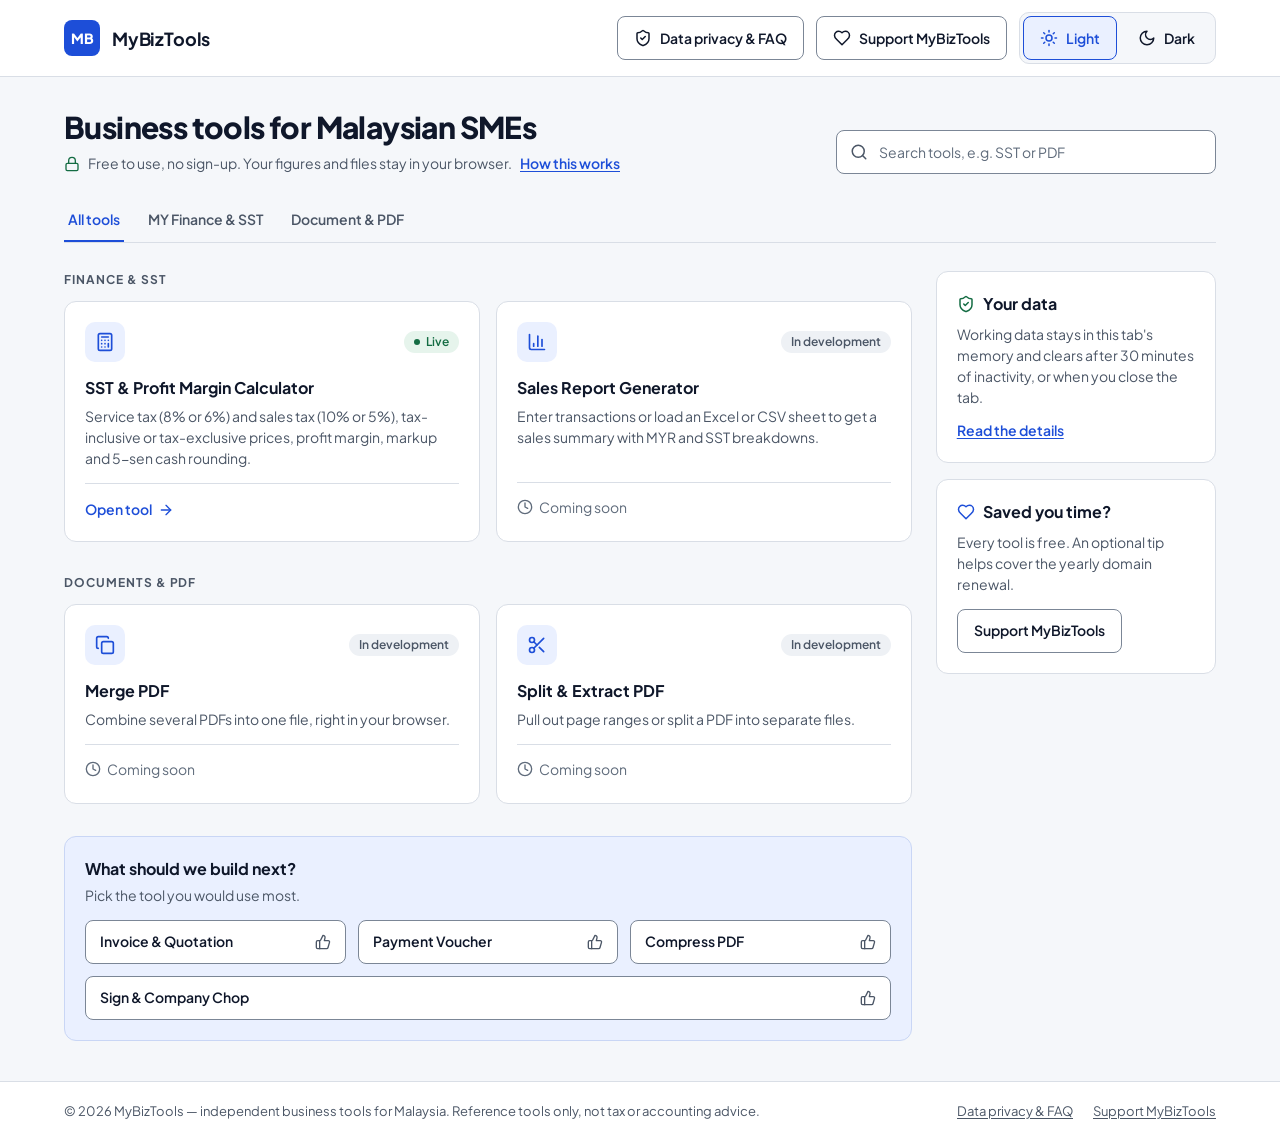
==== commit 3d34b695: "Support wording and tinted vote box Support wording and tinted vote box" ====
--- a/index.html
+++ b/index.html
@@ -32,8 +32,8 @@
         <button type="button" class="btn" data-action="open-modal" data-modal="securityModal" aria-label="Data privacy and FAQ">
           <i data-icon="shield-check"></i><span class="btn-label">Data privacy &amp; FAQ</span>
         </button>
-        <button type="button" class="btn" data-action="open-modal" data-modal="kopiModal" aria-label="Buy me a kopi">
-          <i data-icon="coffee"></i><span class="btn-label">Buy me a kopi</span>
+        <button type="button" class="btn" data-action="open-modal" data-modal="kopiModal" aria-label="Support MyBizTools">
+          <i data-icon="heart"></i><span class="btn-label">Support MyBizTools</span>
         </button>
         <div class="theme-toggle" role="group" aria-label="Colour theme">
           <button type="button" data-action="set-theme" data-theme-value="light" aria-pressed="true" aria-label="Light theme">
@@ -148,7 +148,7 @@
             </div>
           </section>
 
-          <section class="panel" aria-labelledby="voteTitle">
+          <section class="panel panel-tint" aria-labelledby="voteTitle">
             <h2 id="voteTitle" class="panel-title">What should we build next?</h2>
             <p class="vote-sub">Pick the tool you would use most.</p>
             <div class="vote-grid">
@@ -169,9 +169,9 @@
             <button type="button" class="link-btn" data-action="open-modal" data-modal="securityModal">Read the details</button>
           </div>
           <div class="panel">
-            <h2 class="panel-title"><i data-icon="coffee" class="icon-accent"></i>Saved you time?</h2>
+            <h2 class="panel-title"><i data-icon="heart" class="icon-accent"></i>Saved you time?</h2>
             <p class="panel-text">Every tool is free. An optional tip helps cover the yearly domain renewal.</p>
-            <button type="button" class="btn" data-action="open-modal" data-modal="kopiModal">Buy me a kopi</button>
+            <button type="button" class="btn" data-action="open-modal" data-modal="kopiModal">Support MyBizTools</button>
           </div>
         </aside>
       </div>
@@ -203,7 +203,7 @@
       <span>&copy; 2026 MyBizTools — independent business tools for Malaysia. Reference tools only, not tax or accounting advice.</span>
       <span class="footer-links">
         <button type="button" class="link-btn" data-action="open-modal" data-modal="securityModal">Data privacy &amp; FAQ</button>
-        <button type="button" class="link-btn" data-action="open-modal" data-modal="kopiModal">Buy me a kopi</button>
+        <button type="button" class="link-btn" data-action="open-modal" data-modal="kopiModal">Support MyBizTools</button>
       </span>
     </div>
   </footer>
@@ -250,19 +250,19 @@
     </div>
   </div>
 
-  <!-- ===================== MODAL: BUY ME A KOPI ===================== -->
+  <!-- ===================== MODAL: SUPPORT (TIP JAR) ===================== -->
   <div id="kopiModal" class="modal" role="dialog" aria-modal="true" aria-labelledby="kopiTitle" data-modal-root hidden>
     <div class="modal-box narrow">
       <div class="modal-head">
-        <h2 id="kopiTitle"><i data-icon="coffee"></i>Buy me a kopi</h2>
+        <h2 id="kopiTitle"><i data-icon="heart"></i>Support MyBizTools</h2>
         <button type="button" class="icon-btn" data-action="close-modal" aria-label="Close"><i data-icon="x" data-size="20"></i></button>
       </div>
       <div class="modal-body">
         <p>MyBizTools is built and maintained independently in Malaysia, and every tool is free. If a tool saved you time, an optional tip helps cover the yearly domain renewal. Tips are a thank-you for tools you have already used, not a purchase.</p>
         <div class="tip-grid" role="group" aria-label="Tip amount">
-          <button type="button" class="tip-option" id="kopi-10" data-action="kopi-amount" data-amount="10" aria-pressed="true"><span class="tip-amount">RM 10</span><span class="tip-label">A kopi peng</span></button>
-          <button type="button" class="tip-option" id="kopi-20" data-action="kopi-amount" data-amount="20" aria-pressed="false"><span class="tip-amount">RM 20</span><span class="tip-label">Kopi + roti</span></button>
-          <button type="button" class="tip-option" id="kopi-50" data-action="kopi-amount" data-amount="50" aria-pressed="false"><span class="tip-amount">RM 50</span><span class="tip-label">Kopi for the team</span></button>
+          <button type="button" class="tip-option" id="kopi-10" data-action="kopi-amount" data-amount="10" aria-pressed="true"><span class="tip-amount">RM 10</span></button>
+          <button type="button" class="tip-option" id="kopi-20" data-action="kopi-amount" data-amount="20" aria-pressed="false"><span class="tip-amount">RM 20</span></button>
+          <button type="button" class="tip-option" id="kopi-50" data-action="kopi-amount" data-amount="50" aria-pressed="false"><span class="tip-amount">RM 50</span></button>
         </div>
         <button type="button" id="kopiSubmitBtn" class="btn btn-primary" data-action="kopi-checkout">Continue to secure checkout</button>
         <p id="kopiNote" class="tip-note" role="status"></p>
--- a/styles.css
+++ b/styles.css
@@ -25,6 +25,7 @@
   --ok: #146C43;
   --ok-bg: #E6F4EC;
   --chip-bg: #EEF1F5;
+  --tint-border: #C9D6F5;
   --input-border: #7B8696;
   --danger: #B42318;
   --overlay: rgba(15, 23, 42, 0.55);
@@ -44,6 +45,7 @@
     --ok: #4ADE80;
     --ok-bg: #12301F;
     --chip-bg: #1E2733;
+    --tint-border: #2C4166;
     --input-border: #6B7788;
     --danger: #F97066;
     --overlay: rgba(0, 0, 0, 0.65);
@@ -63,6 +65,7 @@
   --ok: #4ADE80;
   --ok-bg: #12301F;
   --chip-bg: #1E2733;
+  --tint-border: #2C4166;
   --input-border: #6B7788;
   --danger: #F97066;
   --overlay: rgba(0, 0, 0, 0.65);
@@ -231,6 +234,9 @@
 .soon { display: inline-flex; align-items: center; gap: 6px; color: var(--faint); font-size: 14px; }
 
 .panel { background: var(--surface); border: 1px solid var(--border); border-radius: 12px; padding: 20px; }
+.panel-tint { background: var(--accent-subtle); border-color: var(--tint-border); }
+.panel-tint .vote-btn { background: var(--surface); }
+.panel-tint .vote-btn:hover { background: var(--bg); }
 .panel-title { display: flex; align-items: center; gap: 8px; font-size: 16px; font-weight: 700; }
 .panel-title .icon-ok { color: var(--ok); }
 .panel-title .icon-accent { color: var(--accent); }
@@ -355,7 +361,7 @@
 
 .tip-grid { display: grid; grid-template-columns: repeat(3, 1fr); gap: 10px; }
 .tip-option {
-  min-height: 64px; padding: 10px 6px;
+  min-height: 52px; padding: 10px 6px;
   border: 1px solid var(--input-border); border-radius: 8px;
   background: transparent; color: var(--text); text-align: center;
 }
